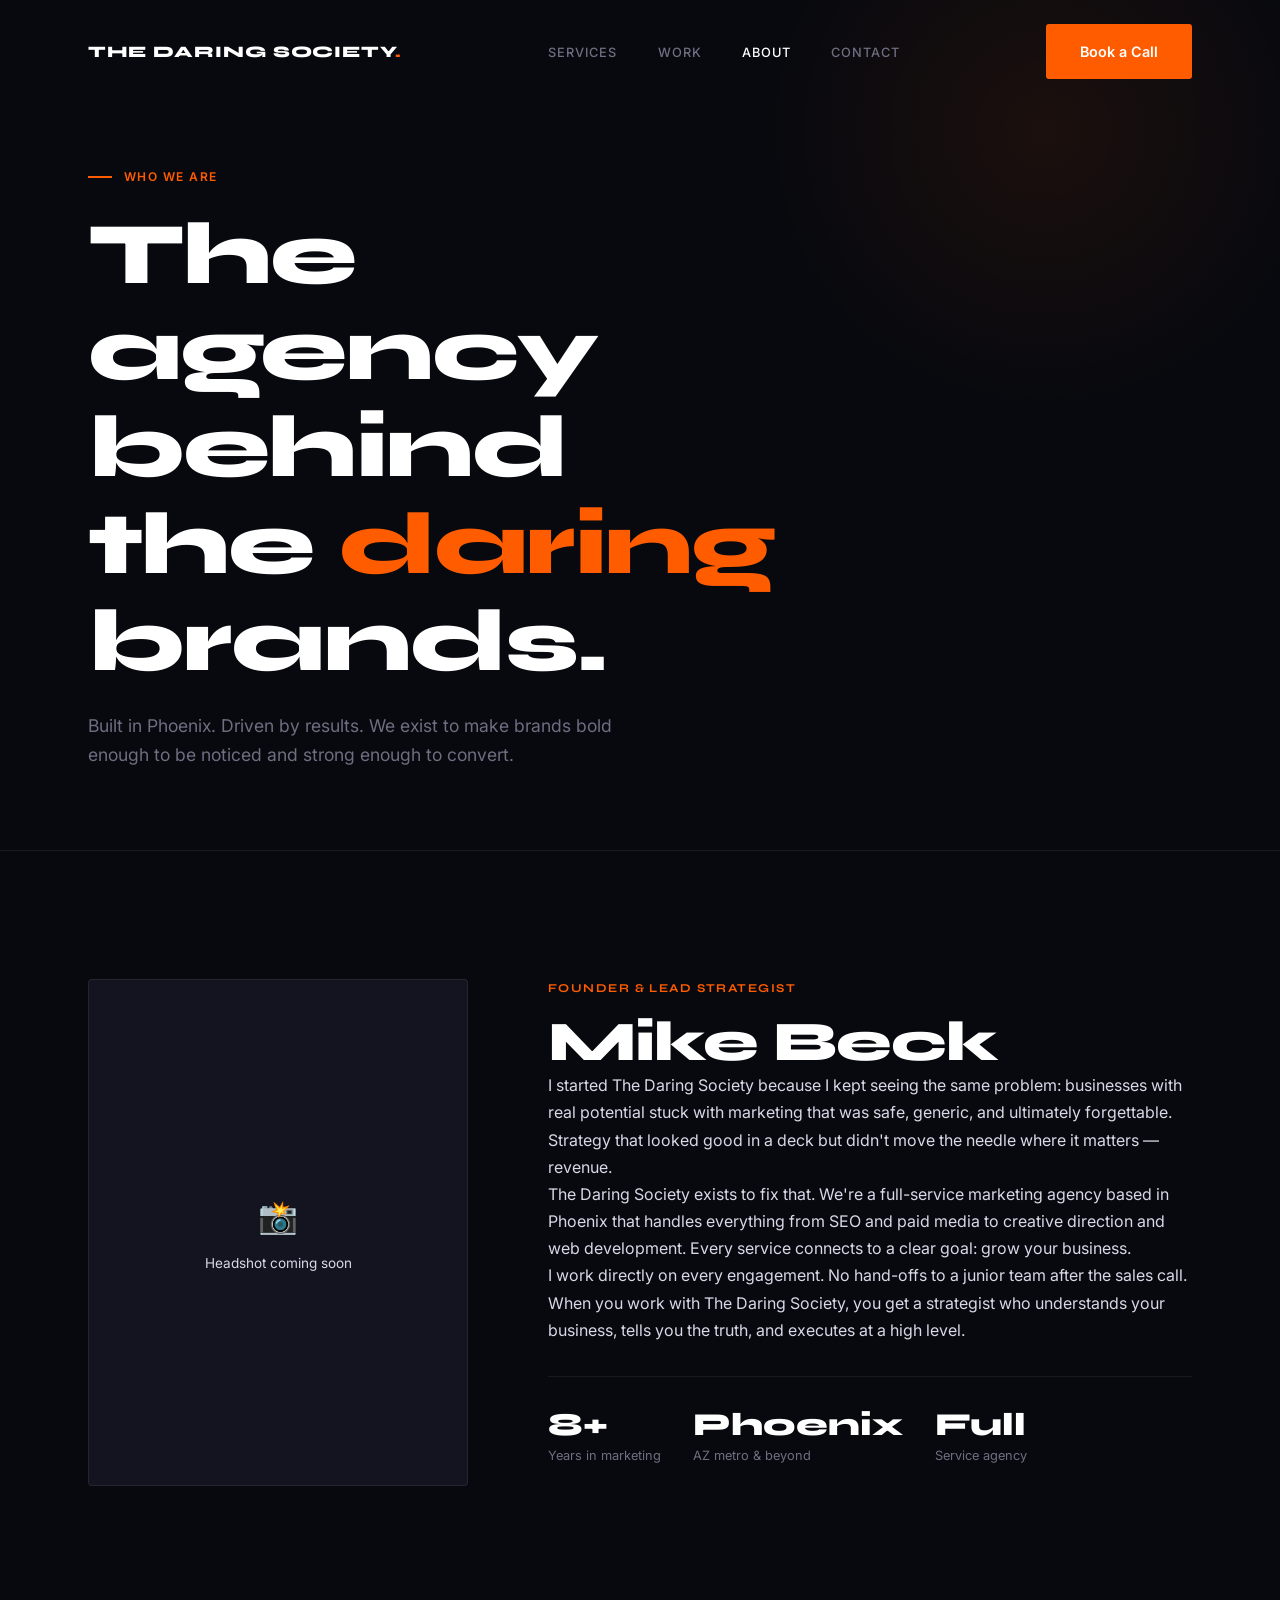
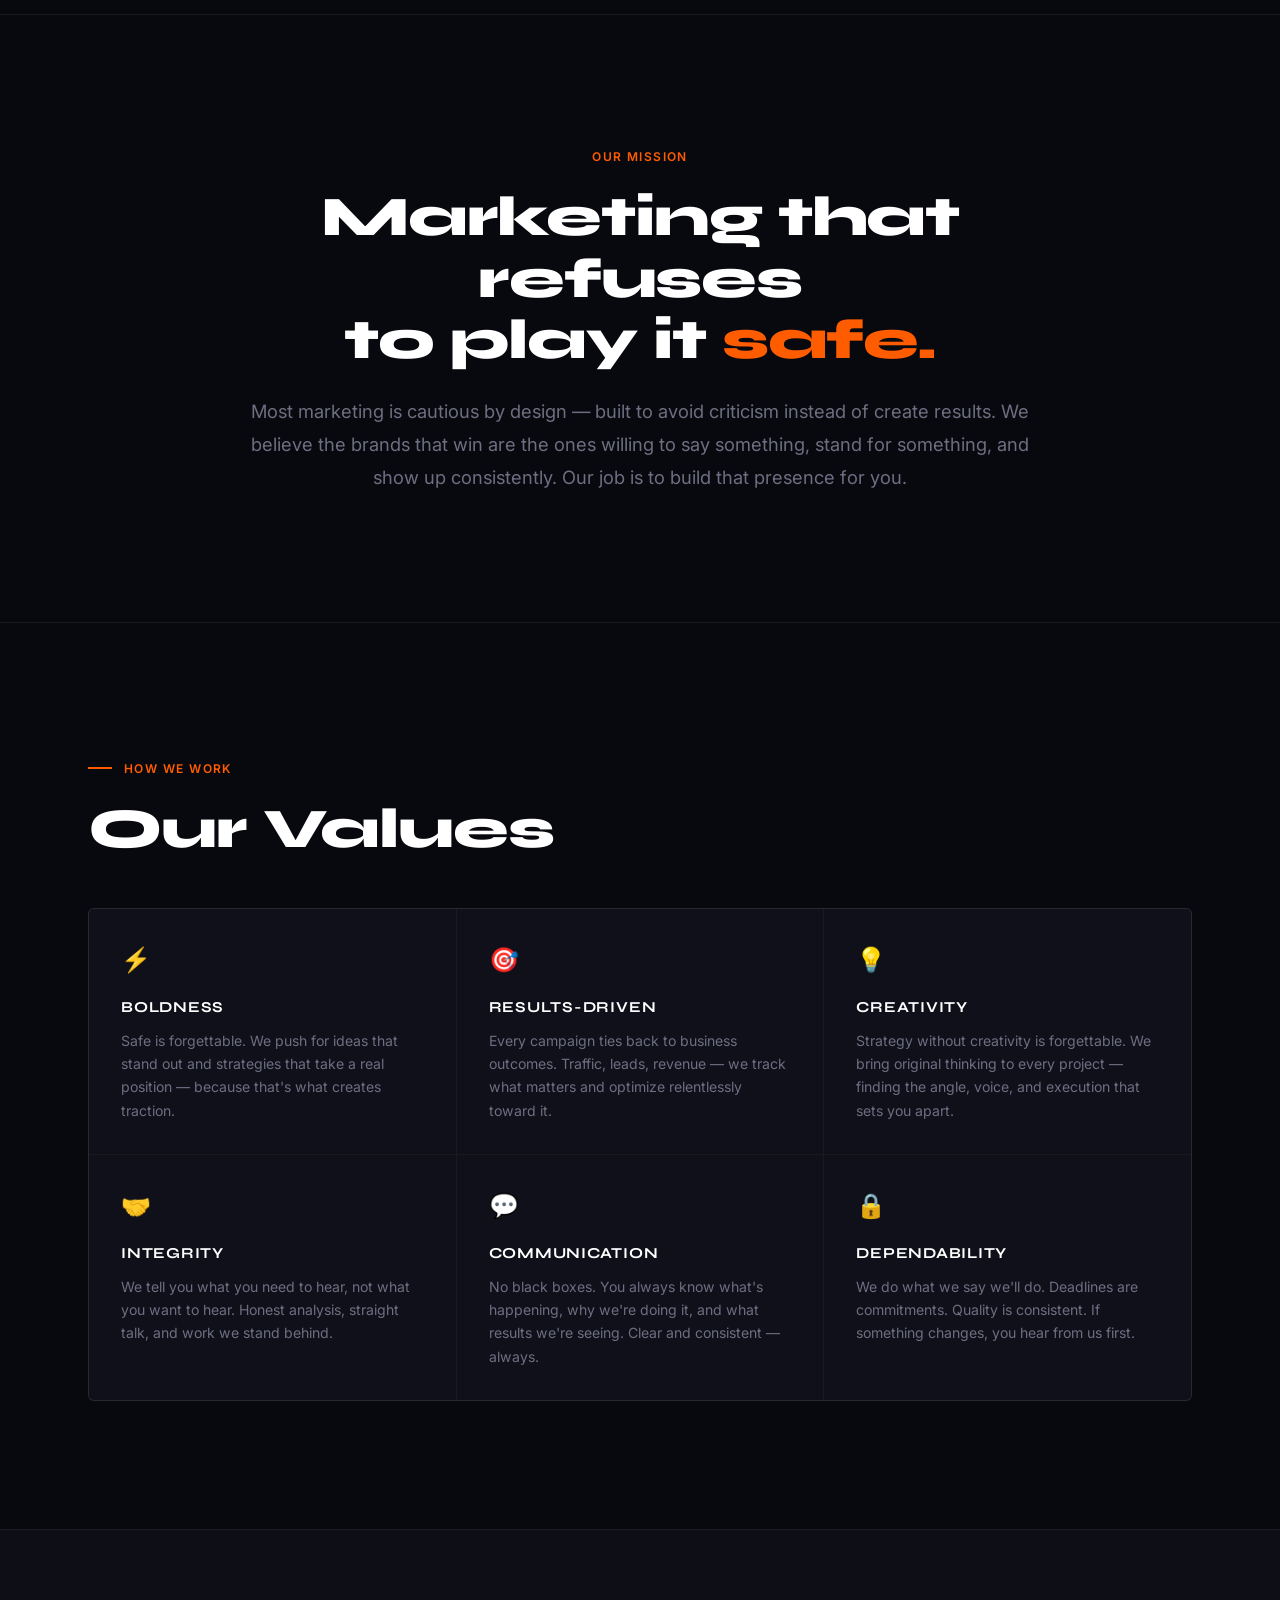
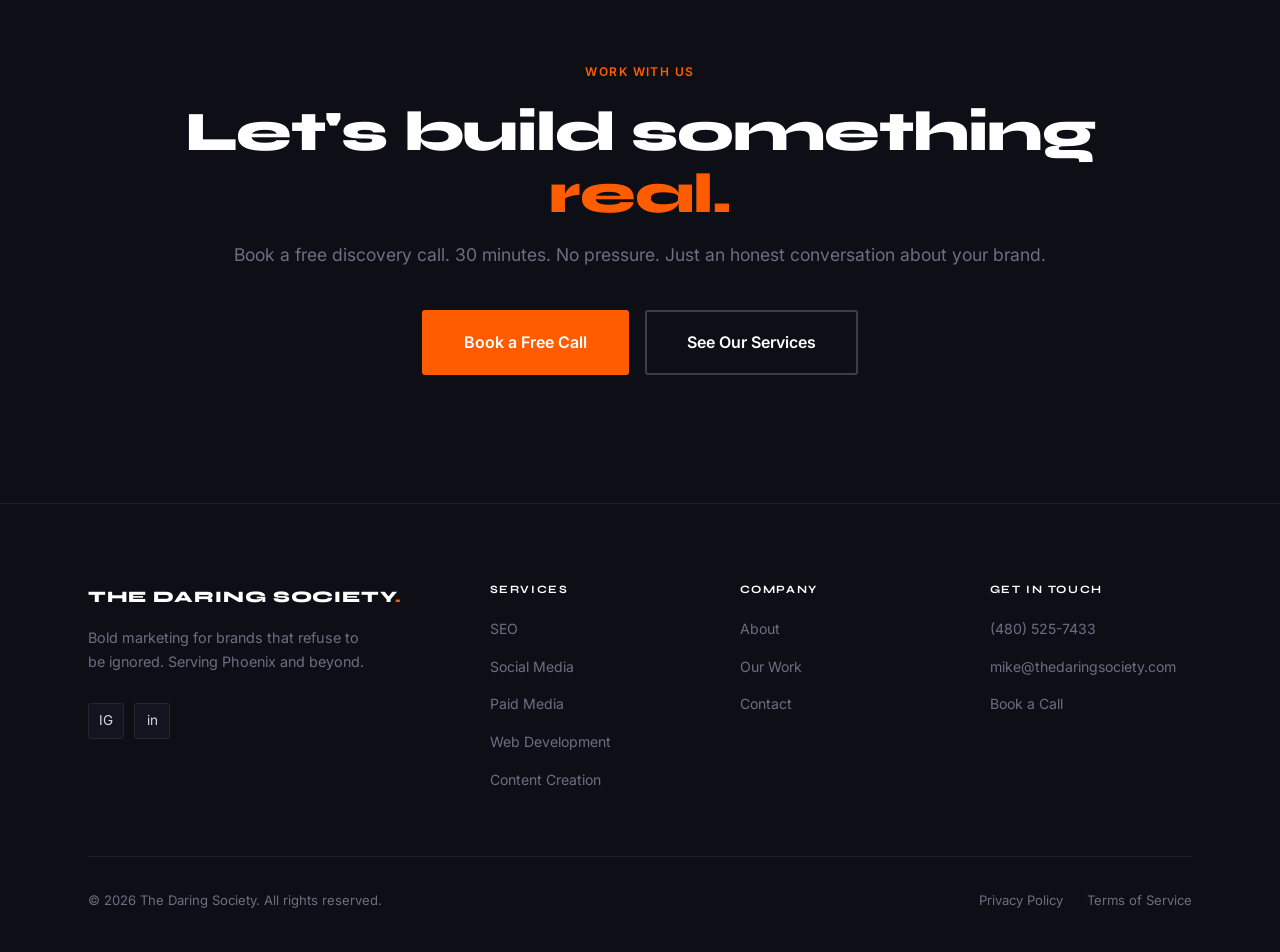
==== about.html @ 0c861d52 "Fix logo text to 'The Daring Society', add social links" ====
<!DOCTYPE html>
<html lang="en">
<head>
  <meta charset="UTF-8">
  <meta name="viewport" content="width=device-width, initial-scale=1.0">
  <title>About — The Daring Society</title>
  <meta name="description" content="Meet Mike Beck and The Daring Society — a Phoenix-based marketing agency built on bold strategy, honest execution, and results that speak for themselves.">
  <meta property="og:title" content="About — The Daring Society">
  <meta property="og:description" content="The story behind The Daring Society. Bold marketing built in Phoenix, AZ.">
  <meta property="og:type" content="website">
  <link rel="canonical" href="https://thedaringsociety.com/about.html">
  <link rel="icon" href="assets/favicon.ico" type="image/x-icon">
  <link rel="stylesheet" href="css/style.css">
</head>
<body>

<!-- NAV -->
<nav class="nav">
  <div class="nav__inner">
    <a href="index.html" class="nav__logo">The Daring Society<span class="dot">.</span></a>
    <ul class="nav__links">
      <li><a href="services.html">Services</a></li>
      <li><a href="work.html">Work</a></li>
      <li><a href="about.html">About</a></li>
      <li><a href="contact.html">Contact</a></li>
    </ul>
    <a href="contact.html" class="btn btn-primary nav__cta">Book a Call</a>
    <button class="nav__hamburger" aria-label="Open menu">
      <span></span><span></span><span></span>
    </button>
  </div>
</nav>
<div class="mobile-nav">
  <a href="services.html">Services</a>
  <a href="work.html">Work</a>
  <a href="about.html">About</a>
  <a href="contact.html">Contact</a>
  <a href="contact.html" class="btn btn-primary mobile-nav__cta">Book a Call</a>
</div>

<!-- PAGE HERO -->
<section class="page-hero">
  <div class="container">
    <div class="eyebrow">Who We Are</div>
    <h1 class="reveal">The agency behind<br>the <span class="accent">daring</span> brands.</h1>
    <p class="page-hero__sub reveal reveal-d1">
      Built in Phoenix. Driven by results. We exist to make brands bold enough to be noticed and strong enough to convert.
    </p>
  </div>
</section>

<!-- FOUNDER BIO -->
<section>
  <div class="container">
    <div class="about-bio">
      <div class="about-bio__photo reveal">
        <!-- Replace src with real headshot path once uploaded: assets/mike-beck.jpg -->
        <img src="assets/mike-beck.jpg" alt="Mike Beck, founder of The Daring Society" onerror="this.style.display='none'; this.nextElementSibling.style.display='flex'">
        <div class="about-bio__photo-placeholder" style="display:none">
          <div>
            <p style="font-size:2rem; margin-bottom:0.5rem">📸</p>
            <p>Headshot coming soon</p>
          </div>
        </div>
      </div>
      <div class="reveal reveal-d1">
        <div class="about-bio__role">Founder &amp; Lead Strategist</div>
        <h2>Mike Beck</h2>
        <p>
          I started The Daring Society because I kept seeing the same problem: businesses with real potential stuck with marketing that was safe, generic, and ultimately forgettable. Strategy that looked good in a deck but didn't move the needle where it matters — revenue.
        </p>
        <p>
          The Daring Society exists to fix that. We're a full-service marketing agency based in Phoenix that handles everything from SEO and paid media to creative direction and web development. Every service connects to a clear goal: grow your business.
        </p>
        <p>
          I work directly on every engagement. No hand-offs to a junior team after the sales call. When you work with The Daring Society, you get a strategist who understands your business, tells you the truth, and executes at a high level.
        </p>
        <div class="about-bio__creds">
          <div class="cred">
            <span class="cred__value">8+</span>
            <span class="cred__label">Years in marketing</span>
          </div>
          <div class="cred">
            <span class="cred__value">Phoenix</span>
            <span class="cred__label">AZ metro &amp; beyond</span>
          </div>
          <div class="cred">
            <span class="cred__value">Full</span>
            <span class="cred__label">Service agency</span>
          </div>
        </div>
      </div>
    </div>
  </div>
</section>

<!-- MISSION -->
<section style="border-top: 1px solid var(--border);">
  <div class="container">
    <div style="max-width: 780px; margin: 0 auto; text-align: center;">
      <div class="eyebrow eyebrow--center">Our Mission</div>
      <h2 class="reveal">Marketing that refuses<br>to play it <span class="accent">safe.</span></h2>
      <p class="reveal reveal-d1" style="font-size: 1.15rem; color: var(--text-muted); line-height: 1.8; margin-top: 1.5rem;">
        Most marketing is cautious by design — built to avoid criticism instead of create results. We believe the brands that win are the ones willing to say something, stand for something, and show up consistently. Our job is to build that presence for you.
      </p>
    </div>
  </div>
</section>

<!-- VALUES -->
<section style="border-top: 1px solid var(--border);">
  <div class="container">
    <div class="eyebrow">How We Work</div>
    <h2 style="margin-bottom: 3rem;" class="reveal">Our Values</h2>
    <div class="values-grid">
      <div class="value-card reveal">
        <span class="value-card__icon">⚡</span>
        <div class="value-card__title">Boldness</div>
        <p class="value-card__desc">Safe is forgettable. We push for ideas that stand out and strategies that take a real position — because that's what creates traction.</p>
      </div>
      <div class="value-card reveal reveal-d1">
        <span class="value-card__icon">🎯</span>
        <div class="value-card__title">Results-Driven</div>
        <p class="value-card__desc">Every campaign ties back to business outcomes. Traffic, leads, revenue — we track what matters and optimize relentlessly toward it.</p>
      </div>
      <div class="value-card reveal reveal-d2">
        <span class="value-card__icon">💡</span>
        <div class="value-card__title">Creativity</div>
        <p class="value-card__desc">Strategy without creativity is forgettable. We bring original thinking to every project — finding the angle, voice, and execution that sets you apart.</p>
      </div>
      <div class="value-card reveal">
        <span class="value-card__icon">🤝</span>
        <div class="value-card__title">Integrity</div>
        <p class="value-card__desc">We tell you what you need to hear, not what you want to hear. Honest analysis, straight talk, and work we stand behind.</p>
      </div>
      <div class="value-card reveal reveal-d1">
        <span class="value-card__icon">💬</span>
        <div class="value-card__title">Communication</div>
        <p class="value-card__desc">No black boxes. You always know what's happening, why we're doing it, and what results we're seeing. Clear and consistent — always.</p>
      </div>
      <div class="value-card reveal reveal-d2">
        <span class="value-card__icon">🔒</span>
        <div class="value-card__title">Dependability</div>
        <p class="value-card__desc">We do what we say we'll do. Deadlines are commitments. Quality is consistent. If something changes, you hear from us first.</p>
      </div>
    </div>
  </div>
</section>

<!-- CTA -->
<section class="cta-section">
  <div class="container">
    <div class="eyebrow eyebrow--center">Work With Us</div>
    <h2>Let's build something <span class="accent">real.</span></h2>
    <p>Book a free discovery call. 30 minutes. No pressure. Just an honest conversation about your brand.</p>
    <div class="cta-actions">
      <a href="contact.html" class="btn btn-primary btn-lg">Book a Free Call</a>
      <a href="services.html" class="btn btn-secondary btn-lg">See Our Services</a>
    </div>
  </div>
</section>

<!-- FOOTER -->
<footer class="footer">
  <div class="container">
    <div class="footer__top">
      <div>
        <a href="index.html" class="footer__logo">The Daring Society<span class="dot">.</span></a>
        <p class="footer__tagline">Bold marketing for brands that refuse to be ignored. Serving Phoenix and beyond.</p>
        <div class="footer__social">
          <a href="https://www.instagram.com/thedaringsocietyagency/" aria-label="Instagram">IG</a>
          <a href="https://www.linkedin.com/company/the-daring-society/" aria-label="LinkedIn">in</a>
        </div>
      </div>
      <div class="footer__col">
        <h4>Services</h4>
        <ul>
          <li><a href="services.html">SEO</a></li>
          <li><a href="services.html">Social Media</a></li>
          <li><a href="services.html">Paid Media</a></li>
          <li><a href="services.html">Web Development</a></li>
          <li><a href="services.html">Content Creation</a></li>
        </ul>
      </div>
      <div class="footer__col">
        <h4>Company</h4>
        <ul>
          <li><a href="about.html">About</a></li>
          <li><a href="work.html">Our Work</a></li>
          <li><a href="contact.html">Contact</a></li>
        </ul>
      </div>
      <div class="footer__col">
        <h4>Get in Touch</h4>
        <ul>
          <li><a href="tel:4805257433">(480) 525-7433</a></li>
          <li><a href="mailto:mike@thedaringsociety.com">mike@thedaringsociety.com</a></li>
          <li><a href="contact.html">Book a Call</a></li>
        </ul>
      </div>
    </div>
    <div class="footer__bottom">
      <p class="footer__copyright">&copy; 2026 The Daring Society. All rights reserved.</p>
      <div class="footer__legal">
        <a href="privacy.html">Privacy Policy</a>
        <a href="terms.html">Terms of Service</a>
      </div>
    </div>
  </div>
</footer>

<script src="js/main.js"></script>
</body>
</html>
---- css/style.css ----
/* ============================================
   THE DARING SOCIETY — Stylesheet
   Dark, Bold, Modern Agency
   ============================================ */

@import url('https://fonts.googleapis.com/css2?family=Syne:wght@400;500;600;700;800&family=Inter:wght@300;400;500;600&display=swap');

*, *::before, *::after { box-sizing: border-box; margin: 0; padding: 0; }

:root {
  --bg:           #08090E;
  --bg-2:         #0D0E16;
  --bg-3:         #13141F;
  --bg-card:      #0F1019;
  --accent:       #FF5C00;
  --accent-hover: #FF7A2B;
  --accent-dim:   rgba(255, 92, 0, 0.12);
  --white:        #FFFFFF;
  --text:         #D8D8E8;
  --text-muted:   #6E6E82;
  --border:       rgba(255, 255, 255, 0.07);
  --border-accent:rgba(255, 92, 0, 0.3);
  --font-display: 'Syne', sans-serif;
  --font-body:    'Inter', sans-serif;
  --section-pad:  clamp(4rem, 10vw, 8rem);
  --container:    1200px;
  --pad:          clamp(1.5rem, 5vw, 3rem);
  --transition:   0.25s ease;
}

html { scroll-behavior: smooth; }

body {
  background: var(--bg);
  color: var(--text);
  font-family: var(--font-body);
  font-size: 16px;
  line-height: 1.6;
  -webkit-font-smoothing: antialiased;
  overflow-x: hidden;
}

.container {
  max-width: var(--container);
  margin: 0 auto;
  padding: 0 var(--pad);
}

/* ——— Typography ——— */
h1, h2, h3, h4 {
  font-family: var(--font-display);
  font-weight: 800;
  line-height: 1.1;
  color: var(--white);
  letter-spacing: -0.02em;
}
h1 { font-size: clamp(2.5rem, 7vw, 5.5rem); }
h2 { font-size: clamp(2rem, 5vw, 3.5rem); }
h3 { font-size: clamp(1.25rem, 2.5vw, 1.75rem); }
h4 { font-size: 1rem; }
.accent { color: var(--accent); }
p { color: var(--text); line-height: 1.7; }
a { color: inherit; text-decoration: none; transition: color var(--transition); }

/* ——— Eyebrow ——— */
.eyebrow {
  display: inline-flex;
  align-items: center;
  gap: 0.75rem;
  font-size: 0.75rem;
  font-weight: 600;
  letter-spacing: 0.12em;
  text-transform: uppercase;
  color: var(--accent);
  margin-bottom: 1.25rem;
}
.eyebrow::before {
  content: '';
  display: block;
  width: 1.5rem;
  height: 2px;
  background: var(--accent);
  flex-shrink: 0;
}
.eyebrow--center { justify-content: center; }
.eyebrow--center::before { display: none; }

/* ——— Buttons ——— */
.btn {
  display: inline-flex;
  align-items: center;
  gap: 0.5rem;
  padding: 0.875rem 2rem;
  border-radius: 3px;
  font-family: var(--font-body);
  font-size: 0.9rem;
  font-weight: 600;
  cursor: pointer;
  transition: all var(--transition);
  border: 2px solid transparent;
  white-space: nowrap;
}
.btn-primary {
  background: var(--accent);
  color: #fff;
  border-color: var(--accent);
}
.btn-primary:hover {
  background: var(--accent-hover);
  border-color: var(--accent-hover);
  transform: translateY(-2px);
  box-shadow: 0 8px 25px rgba(255, 92, 0, 0.35);
}
.btn-secondary {
  background: transparent;
  color: var(--white);
  border-color: rgba(255,255,255,0.2);
}
.btn-secondary:hover {
  border-color: var(--white);
  transform: translateY(-2px);
}
.btn-lg { padding: 1.1rem 2.5rem; font-size: 1rem; }

/* ——— Nav ——— */
.nav {
  position: fixed;
  top: 0; left: 0; right: 0;
  z-index: 100;
  padding: 1.5rem 0;
  transition: all var(--transition);
}
.nav.scrolled {
  background: rgba(8, 9, 14, 0.96);
  backdrop-filter: blur(16px);
  -webkit-backdrop-filter: blur(16px);
  border-bottom: 1px solid var(--border);
  padding: 1rem 0;
}
.nav__inner {
  display: flex;
  align-items: center;
  justify-content: space-between;
  max-width: var(--container);
  margin: 0 auto;
  padding: 0 var(--pad);
}
.nav__logo {
  font-family: var(--font-display);
  font-weight: 800;
  font-size: 1rem;
  letter-spacing: 0.06em;
  color: var(--white);
  text-transform: uppercase;
}
.nav__logo .dot { color: var(--accent); }
.nav__links {
  display: flex;
  align-items: center;
  gap: 2.5rem;
  list-style: none;
}
.nav__links a {
  font-size: 0.8rem;
  font-weight: 500;
  color: var(--text-muted);
  letter-spacing: 0.08em;
  text-transform: uppercase;
  transition: color var(--transition);
}
.nav__links a:hover,
.nav__links a.active { color: var(--white); }
.nav__hamburger {
  display: none;
  flex-direction: column;
  gap: 5px;
  cursor: pointer;
  padding: 6px;
  background: none;
  border: none;
}
.nav__hamburger span {
  display: block;
  width: 24px;
  height: 2px;
  background: var(--white);
  transition: all var(--transition);
  transform-origin: center;
}
.nav__hamburger.active span:nth-child(1) { transform: translateY(7px) rotate(45deg); }
.nav__hamburger.active span:nth-child(2) { opacity: 0; }
.nav__hamburger.active span:nth-child(3) { transform: translateY(-7px) rotate(-45deg); }

/* ——— Mobile nav overlay ——— */
.mobile-nav {
  display: none;
  position: fixed;
  inset: 0;
  background: var(--bg);
  z-index: 99;
  flex-direction: column;
  align-items: center;
  justify-content: center;
  gap: 2.5rem;
}
.mobile-nav.open { display: flex; }
.mobile-nav a {
  font-family: var(--font-display);
  font-size: 2.5rem;
  font-weight: 800;
  color: var(--white);
  text-transform: uppercase;
  transition: color var(--transition);
}
.mobile-nav a:hover { color: var(--accent); }
.mobile-nav__cta { margin-top: 1rem; }

/* ——— Hero ——— */
.hero {
  min-height: 100vh;
  display: flex;
  align-items: center;
  padding: 9rem 0 6rem;
  position: relative;
  overflow: hidden;
}
.hero::before {
  content: '';
  position: absolute;
  top: -15%;
  right: -5%;
  width: 700px;
  height: 700px;
  background: radial-gradient(circle, rgba(255,92,0,0.1) 0%, transparent 65%);
  pointer-events: none;
}
.hero::after {
  content: '';
  position: absolute;
  bottom: 0; left: 0; right: 0;
  height: 1px;
  background: var(--border);
}
.hero__eyebrow {
  display: inline-flex;
  align-items: center;
  gap: 0.75rem;
  font-size: 0.75rem;
  font-weight: 600;
  letter-spacing: 0.14em;
  text-transform: uppercase;
  color: var(--accent);
  margin-bottom: 1.75rem;
}
.hero__eyebrow::before {
  content: '';
  display: block;
  width: 2.5rem;
  height: 2px;
  background: var(--accent);
}
.hero h1 { max-width: 850px; margin-bottom: 1.5rem; }
.hero__sub {
  font-size: clamp(1rem, 2vw, 1.2rem);
  color: var(--text-muted);
  max-width: 520px;
  margin-bottom: 3rem;
  line-height: 1.75;
}
.hero__actions { display: flex; gap: 1rem; flex-wrap: wrap; }

/* ——— Services strip ——— */
.services-strip {
  padding: 0;
  border-bottom: 1px solid var(--border);
}
.services-strip__grid {
  display: grid;
  grid-template-columns: repeat(4, 1fr);
  background: var(--border);
  gap: 1px;
}
.strip-item {
  background: var(--bg);
  padding: 1.75rem 1.5rem;
  display: flex;
  align-items: center;
  gap: 1rem;
  transition: background var(--transition);
  border: none;
}
.strip-item:hover { background: var(--bg-3); }
.strip-item__num {
  font-family: var(--font-display);
  font-size: 0.7rem;
  font-weight: 700;
  color: var(--accent);
  opacity: 0.8;
  min-width: 1.5rem;
}
.strip-item__name {
  font-family: var(--font-display);
  font-size: 0.85rem;
  font-weight: 700;
  color: var(--white);
  text-transform: uppercase;
  letter-spacing: 0.03em;
}

/* ——— Sections ——— */
section { padding: var(--section-pad) 0; }

.section-label {
  font-family: var(--font-display);
  font-size: 0.7rem;
  font-weight: 700;
  letter-spacing: 0.14em;
  text-transform: uppercase;
  color: var(--accent);
  margin-bottom: 3rem;
  display: flex;
  align-items: center;
  gap: 1rem;
}
.section-label::after {
  content: '';
  flex: 1;
  height: 1px;
  background: var(--border);
  max-width: 200px;
}

/* ——— Featured case study (home) ——— */
.case-feature {
  background: var(--bg-2);
  border: 1px solid var(--border);
  border-radius: 6px;
  overflow: hidden;
}
.case-feature__top {
  padding: 3.5rem;
  border-bottom: 1px solid var(--border);
  display: grid;
  grid-template-columns: 1fr 1fr;
  gap: 4rem;
  align-items: center;
}
.case-feature__metrics { display: flex; gap: 4rem; }
.metric__val {
  font-family: var(--font-display);
  font-size: clamp(3.5rem, 7vw, 5.5rem);
  font-weight: 800;
  color: var(--accent);
  line-height: 1;
}
.metric__label {
  font-size: 0.85rem;
  color: var(--text-muted);
  margin-top: 0.5rem;
  max-width: 140px;
  line-height: 1.5;
}
.case-feature__desc h3 { margin-bottom: 0.75rem; }
.case-feature__desc p { color: var(--text-muted); margin-bottom: 1.5rem; }
.case-feature__tag {
  padding: 3rem 3.5rem;
  display: flex;
  align-items: center;
  justify-content: space-between;
}
.case-feature__services {
  display: flex;
  gap: 0.5rem;
  flex-wrap: wrap;
}
.tag {
  font-size: 0.72rem;
  font-weight: 600;
  letter-spacing: 0.08em;
  text-transform: uppercase;
  color: var(--accent);
  background: var(--accent-dim);
  border: 1px solid var(--border-accent);
  padding: 0.35rem 0.8rem;
  border-radius: 2px;
}

/* ——— Mission strip ——— */
.mission-strip {
  padding: var(--section-pad) 0;
  border-top: 1px solid var(--border);
  border-bottom: 1px solid var(--border);
}
.mission-strip__inner {
  display: grid;
  grid-template-columns: 1fr 2fr;
  gap: 4rem;
  align-items: center;
}
.mission-strip h2 { font-size: clamp(1.75rem, 4vw, 2.75rem); }
.mission-strip p {
  font-size: 1.1rem;
  color: var(--text-muted);
  margin-bottom: 2rem;
  line-height: 1.8;
}

/* ——— CTA section ——— */
.cta-section {
  background: var(--bg-2);
  border-top: 1px solid var(--border);
  text-align: center;
}
.cta-section h2 { margin-bottom: 1rem; }
.cta-section p { color: var(--text-muted); font-size: 1.1rem; margin-bottom: 2.5rem; }
.cta-actions { display: flex; gap: 1rem; justify-content: center; flex-wrap: wrap; }

/* ——— Page hero ——— */
.page-hero {
  padding: 10rem 0 5rem;
  border-bottom: 1px solid var(--border);
  position: relative;
  overflow: hidden;
}
.page-hero::before {
  content: '';
  position: absolute;
  top: -20%; right: -5%;
  width: 600px; height: 600px;
  background: radial-gradient(circle, rgba(255,92,0,0.08) 0%, transparent 65%);
  pointer-events: none;
}
.page-hero h1 { max-width: 750px; margin-bottom: 1.25rem; }
.page-hero__sub { max-width: 550px; color: var(--text-muted); font-size: 1.1rem; line-height: 1.7; }

/* ——— Services grid ——— */
.services-grid {
  display: grid;
  grid-template-columns: repeat(2, 1fr);
  gap: 1px;
  background: var(--border);
  border: 1px solid var(--border);
  border-radius: 6px;
  overflow: hidden;
}
.service-card {
  background: var(--bg-card);
  padding: 2.5rem;
  transition: background var(--transition);
}
.service-card:hover { background: var(--bg-3); }
.service-card__num {
  font-family: var(--font-display);
  font-size: 0.7rem;
  font-weight: 700;
  color: var(--accent);
  letter-spacing: 0.12em;
  margin-bottom: 1.25rem;
  opacity: 0.9;
}
.service-card__title {
  font-family: var(--font-display);
  font-size: 1.2rem;
  font-weight: 700;
  color: var(--white);
  margin-bottom: 0.75rem;
}
.service-card__desc {
  font-size: 0.9rem;
  color: var(--text-muted);
  line-height: 1.7;
  margin-bottom: 1.25rem;
}
.service-card__deliverables {
  list-style: none;
  display: flex;
  flex-direction: column;
  gap: 0.4rem;
}
.service-card__deliverables li {
  font-size: 0.82rem;
  color: var(--text-muted);
  padding-left: 1rem;
  position: relative;
}
.service-card__deliverables li::before {
  content: '→';
  position: absolute;
  left: 0;
  color: var(--accent);
  font-size: 0.75rem;
}

/* ——— About page ——— */
.about-bio {
  display: grid;
  grid-template-columns: 380px 1fr;
  gap: 5rem;
  align-items: start;
}
.about-bio__photo {
  aspect-ratio: 3/4;
  background: var(--bg-3);
  border: 1px solid var(--border);
  border-radius: 4px;
  overflow: hidden;
  position: relative;
}
.about-bio__photo img {
  width: 100%; height: 100%;
  object-fit: cover;
  display: block;
}
.about-bio__photo-placeholder {
  position: absolute; inset: 0;
  display: flex; flex-direction: column;
  align-items: center; justify-content: center;
  color: var(--text-muted);
  font-size: 0.85rem; text-align: center;
  padding: 2rem;
}
.about-bio__role {
  font-family: var(--font-display);
  font-size: 0.75rem;
  font-weight: 700;
  letter-spacing: 0.12em;
  text-transform: uppercase;
  color: var(--accent);
  margin-bottom: 0.75rem;
}
.about-bio__content h2 { margin-bottom: 1.5rem; }
.about-bio__content p { color: var(--text-muted); margin-bottom: 1.25rem; }
.about-bio__creds {
  margin-top: 2rem;
  padding-top: 2rem;
  border-top: 1px solid var(--border);
  display: flex;
  gap: 2rem;
  flex-wrap: wrap;
}
.cred {
  display: flex;
  flex-direction: column;
}
.cred__value {
  font-family: var(--font-display);
  font-size: 2rem;
  font-weight: 800;
  color: var(--white);
  line-height: 1;
}
.cred__label {
  font-size: 0.8rem;
  color: var(--text-muted);
  margin-top: 0.3rem;
}

.values-grid {
  display: grid;
  grid-template-columns: repeat(3, 1fr);
  gap: 1px;
  background: var(--border);
  border: 1px solid var(--border);
  border-radius: 6px;
  overflow: hidden;
}
.value-card {
  background: var(--bg-card);
  padding: 2rem;
  transition: background var(--transition);
}
.value-card:hover { background: var(--bg-3); }
.value-card__icon {
  font-size: 1.5rem;
  margin-bottom: 1rem;
  display: block;
}
.value-card__title {
  font-family: var(--font-display);
  font-size: 0.95rem;
  font-weight: 700;
  color: var(--white);
  text-transform: uppercase;
  letter-spacing: 0.05em;
  margin-bottom: 0.6rem;
}
.value-card__desc {
  font-size: 0.88rem;
  color: var(--text-muted);
  line-height: 1.65;
}

/* ——— Work/Portfolio page ——— */
.case-study {
  background: var(--bg-2);
  border: 1px solid var(--border);
  border-radius: 6px;
  overflow: hidden;
  margin-bottom: 2rem;
}
.case-study__header {
  background: var(--bg-3);
  padding: 3rem 3.5rem;
  border-bottom: 1px solid var(--border);
}
.case-study__tag {
  display: inline-block;
  font-size: 0.7rem;
  font-weight: 700;
  letter-spacing: 0.1em;
  text-transform: uppercase;
  color: var(--accent);
  background: var(--accent-dim);
  border: 1px solid var(--border-accent);
  padding: 0.35rem 0.875rem;
  border-radius: 2px;
  margin-bottom: 1.5rem;
}
.case-study__title {
  font-size: clamp(1.75rem, 4vw, 2.75rem);
  margin-bottom: 1rem;
}
.case-study__summary {
  color: var(--text-muted);
  font-size: 1.05rem;
  max-width: 620px;
}
.case-study__body {
  padding: 3rem 3.5rem;
  display: grid;
  grid-template-columns: repeat(3, 1fr);
  gap: 3rem;
  border-bottom: 1px solid var(--border);
}
.case-study__col h4 {
  font-family: var(--font-display);
  font-size: 0.72rem;
  font-weight: 700;
  letter-spacing: 0.12em;
  text-transform: uppercase;
  color: var(--accent);
  margin-bottom: 0.75rem;
}
.case-study__col p {
  font-size: 0.92rem;
  color: var(--text-muted);
  line-height: 1.75;
}
.case-study__metrics {
  padding: 2.5rem 3.5rem;
  display: flex;
  gap: 4rem;
  border-bottom: 1px solid var(--border);
}
.cs-metric__val {
  font-family: var(--font-display);
  font-size: clamp(2.5rem, 5vw, 4rem);
  font-weight: 800;
  color: var(--accent);
  line-height: 1;
}
.cs-metric__label {
  font-size: 0.85rem;
  color: var(--text-muted);
  margin-top: 0.5rem;
  max-width: 180px;
  line-height: 1.5;
}
.case-study__quote {
  padding: 2.5rem 3.5rem;
  display: flex;
  gap: 2rem;
  align-items: flex-start;
}
.case-study__quote-mark {
  font-family: var(--font-display);
  font-size: 4rem;
  color: var(--accent);
  line-height: 0.75;
  flex-shrink: 0;
  opacity: 0.5;
}
.case-study__quote-text {
  font-size: 1.05rem;
  color: var(--text);
  line-height: 1.75;
  font-style: italic;
  margin-bottom: 0.75rem;
}
.case-study__quote-attr {
  font-size: 0.82rem;
  color: var(--text-muted);
  font-style: normal;
}

.more-coming {
  background: var(--bg-2);
  border: 1px solid var(--border);
  border-radius: 6px;
  padding: 3rem;
  text-align: center;
  margin-top: 1px;
}
.more-coming p {
  color: var(--text-muted);
  margin-top: 0.75rem;
  margin-bottom: 1.5rem;
}

/* ——— Contact page ——— */
.contact-layout {
  display: grid;
  grid-template-columns: 1fr 1.6fr;
  gap: 5rem;
  align-items: start;
}
.contact-info h2 { margin-bottom: 1rem; }
.contact-info > p { color: var(--text-muted); margin-bottom: 2.5rem; line-height: 1.75; }
.contact-detail {
  display: flex;
  align-items: flex-start;
  gap: 1rem;
  margin-bottom: 1.75rem;
}
.contact-detail__icon {
  width: 42px; height: 42px;
  background: var(--bg-3);
  border: 1px solid var(--border);
  border-radius: 4px;
  display: flex; align-items: center; justify-content: center;
  font-size: 1.1rem;
  flex-shrink: 0;
}
.contact-detail__label {
  font-size: 0.72rem;
  font-weight: 600;
  letter-spacing: 0.1em;
  text-transform: uppercase;
  color: var(--text-muted);
  margin-bottom: 0.25rem;
}
.contact-detail__value {
  color: var(--white);
  font-weight: 500;
  font-size: 0.95rem;
}
.contact-detail__value a:hover { color: var(--accent); }
.contact-area {
  font-size: 0.82rem;
  color: var(--text-muted);
  margin-top: 2rem;
  padding-top: 2rem;
  border-top: 1px solid var(--border);
  line-height: 1.7;
}

.contact-form {
  background: var(--bg-2);
  border: 1px solid var(--border);
  border-radius: 6px;
  padding: 2.5rem;
}
.contact-form h3 {
  font-size: 1.25rem;
  margin-bottom: 0.5rem;
}
.contact-form > p {
  color: var(--text-muted);
  font-size: 0.9rem;
  margin-bottom: 2rem;
}
.form-group { margin-bottom: 1.25rem; }
.form-group label {
  display: block;
  font-size: 0.75rem;
  font-weight: 600;
  letter-spacing: 0.08em;
  text-transform: uppercase;
  color: var(--text-muted);
  margin-bottom: 0.5rem;
}
.form-group input,
.form-group select,
.form-group textarea {
  width: 100%;
  background: var(--bg-3);
  border: 1px solid var(--border);
  border-radius: 3px;
  padding: 0.875rem 1rem;
  color: var(--white);
  font-family: var(--font-body);
  font-size: 0.95rem;
  transition: border-color var(--transition);
  -webkit-appearance: none;
  appearance: none;
}
.form-group input:focus,
.form-group select:focus,
.form-group textarea:focus {
  outline: none;
  border-color: var(--accent);
  background: var(--bg-card);
}
.form-group input::placeholder,
.form-group textarea::placeholder { color: var(--text-muted); }
.form-group select option { background: var(--bg-3); color: var(--white); }
.form-group textarea { resize: vertical; min-height: 130px; }
.form-row { display: grid; grid-template-columns: 1fr 1fr; gap: 1rem; }
.form-success {
  display: none;
  background: rgba(0, 200, 100, 0.1);
  border: 1px solid rgba(0, 200, 100, 0.3);
  border-radius: 4px;
  padding: 1.25rem;
  color: #00c864;
  font-size: 0.9rem;
  margin-top: 1rem;
  text-align: center;
}

/* ——— Calendly section ——— */
.calendly-section {
  background: var(--bg-2);
  border-top: 1px solid var(--border);
}
.calendly-section h2 { margin-bottom: 0.75rem; }
.calendly-section > .container > p {
  color: var(--text-muted);
  margin-bottom: 2.5rem;
  font-size: 1.05rem;
}
.calendly-wrap {
  background: var(--bg-3);
  border: 1px solid var(--border);
  border-radius: 6px;
  overflow: hidden;
}

/* ——— Footer ——— */
.footer {
  background: var(--bg-2);
  border-top: 1px solid var(--border);
  padding: 5rem 0 2.5rem;
}
.footer__top {
  display: grid;
  grid-template-columns: 1.75fr 1fr 1fr 1fr;
  gap: 3rem;
  margin-bottom: 4rem;
}
.footer__logo {
  font-family: var(--font-display);
  font-weight: 800;
  font-size: 1rem;
  letter-spacing: 0.06em;
  color: var(--white);
  text-transform: uppercase;
  margin-bottom: 1rem;
  display: block;
}
.footer__logo .dot { color: var(--accent); }
.footer__tagline {
  font-size: 0.9rem;
  color: var(--text-muted);
  margin-bottom: 1.75rem;
  line-height: 1.7;
  max-width: 280px;
}
.footer__social { display: flex; gap: 0.625rem; }
.footer__social a {
  width: 36px; height: 36px;
  background: var(--bg-3);
  border: 1px solid var(--border);
  border-radius: 3px;
  display: flex; align-items: center; justify-content: center;
  font-size: 0.85rem;
  transition: all var(--transition);
}
.footer__social a:hover { border-color: var(--accent); color: var(--accent); }
.footer__col h4 {
  font-family: var(--font-display);
  font-size: 0.7rem;
  font-weight: 700;
  letter-spacing: 0.14em;
  text-transform: uppercase;
  color: var(--white);
  margin-bottom: 1.25rem;
}
.footer__col ul { list-style: none; display: flex; flex-direction: column; gap: 0.75rem; }
.footer__col a { font-size: 0.88rem; color: var(--text-muted); transition: color var(--transition); }
.footer__col a:hover { color: var(--white); }
.footer__bottom {
  border-top: 1px solid var(--border);
  padding-top: 2rem;
  display: flex;
  align-items: center;
  justify-content: space-between;
}
.footer__copyright { font-size: 0.82rem; color: var(--text-muted); }
.footer__legal { display: flex; gap: 1.5rem; }
.footer__legal a { font-size: 0.82rem; color: var(--text-muted); }
.footer__legal a:hover { color: var(--white); }

/* ——— Legal pages ——— */
.legal {
  max-width: 800px;
  padding: 9rem 0 6rem;
}
.legal h1 { font-size: clamp(2rem, 5vw, 3rem); margin-bottom: 0.5rem; }
.legal .updated { color: var(--text-muted); font-size: 0.85rem; margin-bottom: 3rem; }
.legal h2 { font-size: 1.35rem; margin: 2.5rem 0 1rem; }
.legal p, .legal li { color: var(--text-muted); margin-bottom: 1rem; line-height: 1.8; font-size: 0.95rem; }
.legal ul { padding-left: 1.5rem; margin-bottom: 1rem; }
.legal a { color: var(--accent); }
.legal a:hover { text-decoration: underline; }

/* ——— Scroll reveal ——— */
.reveal {
  opacity: 0;
  transform: translateY(28px);
  transition: opacity 0.65s ease, transform 0.65s ease;
}
.reveal.visible { opacity: 1; transform: translateY(0); }
.reveal-d1 { transition-delay: 0.1s; }
.reveal-d2 { transition-delay: 0.2s; }
.reveal-d3 { transition-delay: 0.3s; }
.reveal-d4 { transition-delay: 0.4s; }

/* ——— Responsive ——— */
@media (max-width: 1024px) {
  .about-bio { grid-template-columns: 1fr; }
  .about-bio__photo { max-width: 380px; aspect-ratio: 1; }
  .case-study__body { grid-template-columns: 1fr 1fr; }
  .footer__top { grid-template-columns: 1fr 1fr; }
}
@media (max-width: 768px) {
  .nav__links, .nav__cta { display: none; }
  .nav__hamburger { display: flex; }
  .services-strip__grid { grid-template-columns: 1fr 1fr; }
  .case-feature__top { grid-template-columns: 1fr; gap: 2.5rem; }
  .case-feature__metrics { gap: 2.5rem; }
  .mission-strip__inner { grid-template-columns: 1fr; gap: 2rem; }
  .services-grid { grid-template-columns: 1fr; }
  .values-grid { grid-template-columns: 1fr 1fr; }
  .contact-layout { grid-template-columns: 1fr; gap: 3rem; }
  .case-study__body { grid-template-columns: 1fr; gap: 2rem; }
  .case-study__metrics { flex-direction: column; gap: 1.5rem; }
  .case-study__header, .case-study__body, .case-study__metrics, .case-study__quote { padding-left: 2rem; padding-right: 2rem; }
  .footer__top { grid-template-columns: 1fr; gap: 2.5rem; }
  .footer__bottom { flex-direction: column; gap: 1rem; text-align: center; }
  .form-row { grid-template-columns: 1fr; }
  .hero__actions { flex-direction: column; align-items: flex-start; }
  .cta-actions { flex-direction: column; align-items: center; }
}
@media (max-width: 480px) {
  .services-strip__grid { grid-template-columns: 1fr; }
  .values-grid { grid-template-columns: 1fr; }
  .case-feature__metrics { flex-direction: column; gap: 1.5rem; }
  .about-bio__creds { flex-direction: column; gap: 1.25rem; }
}
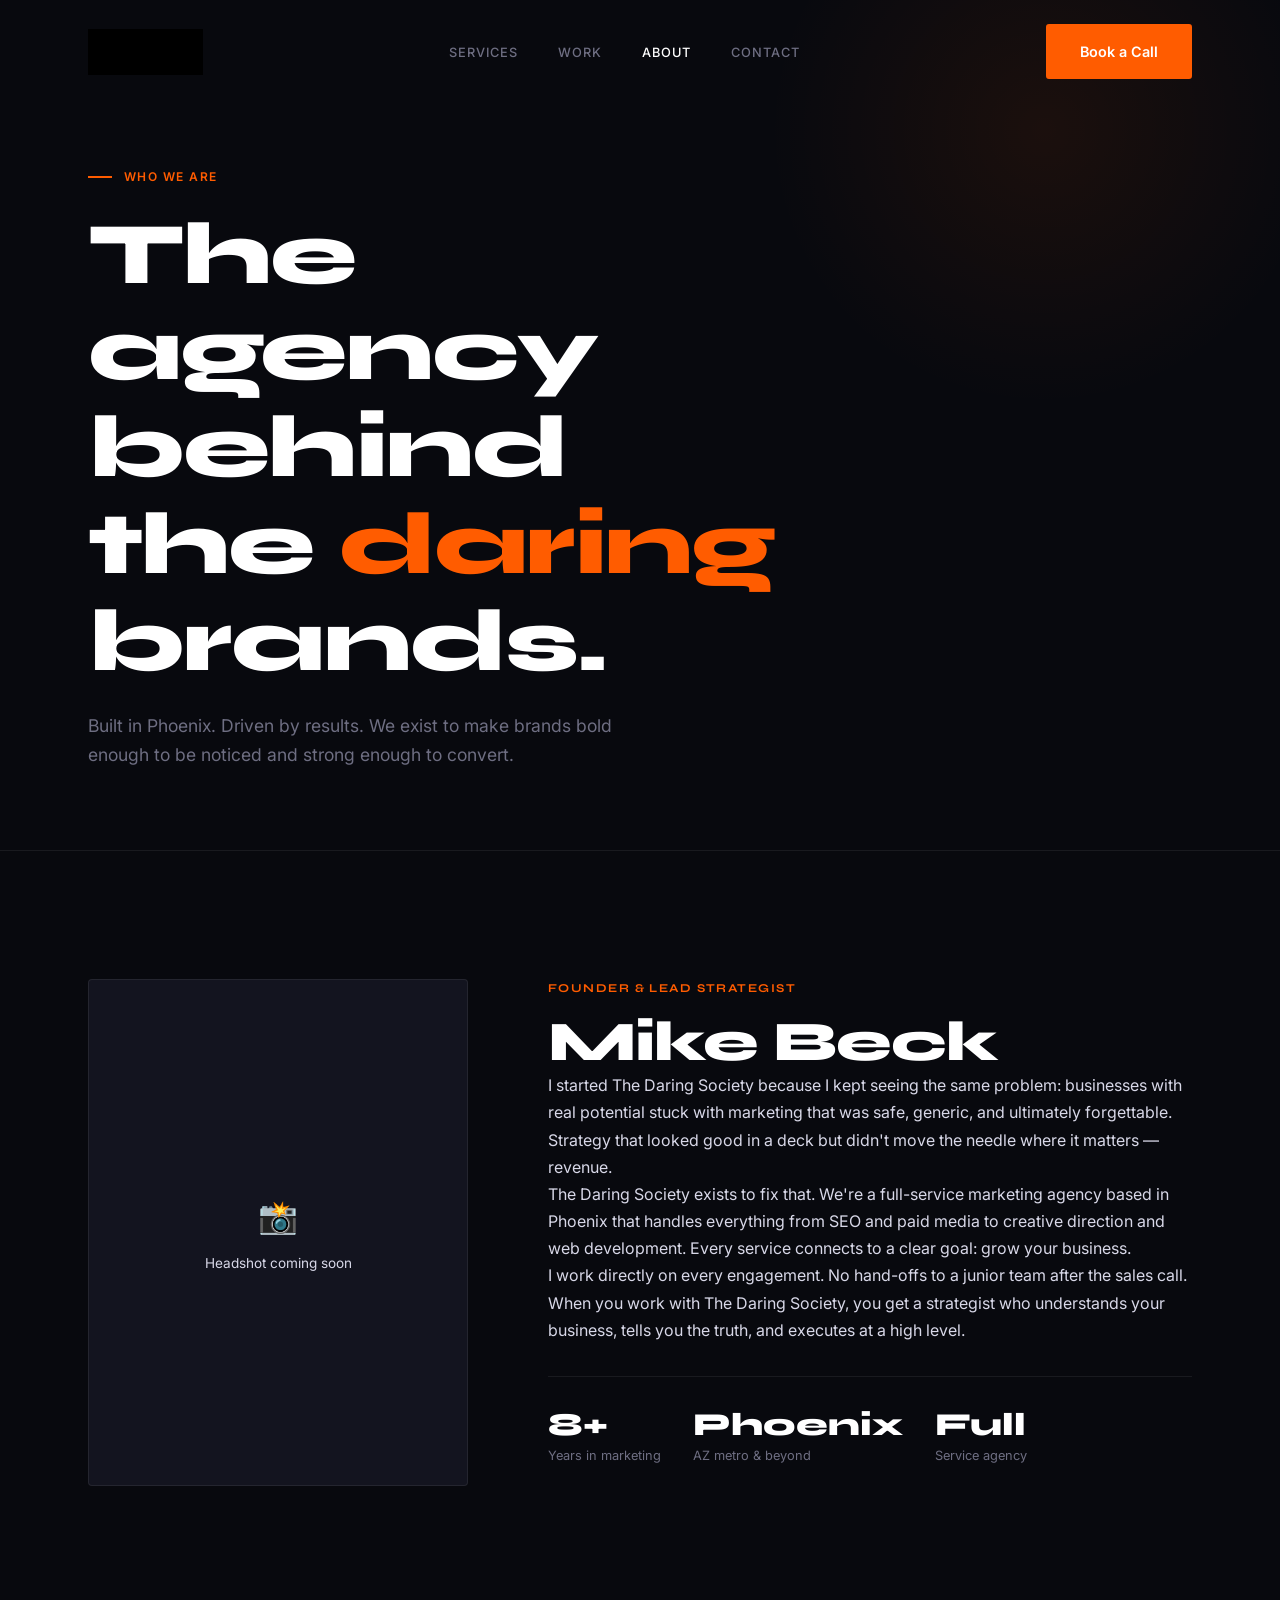
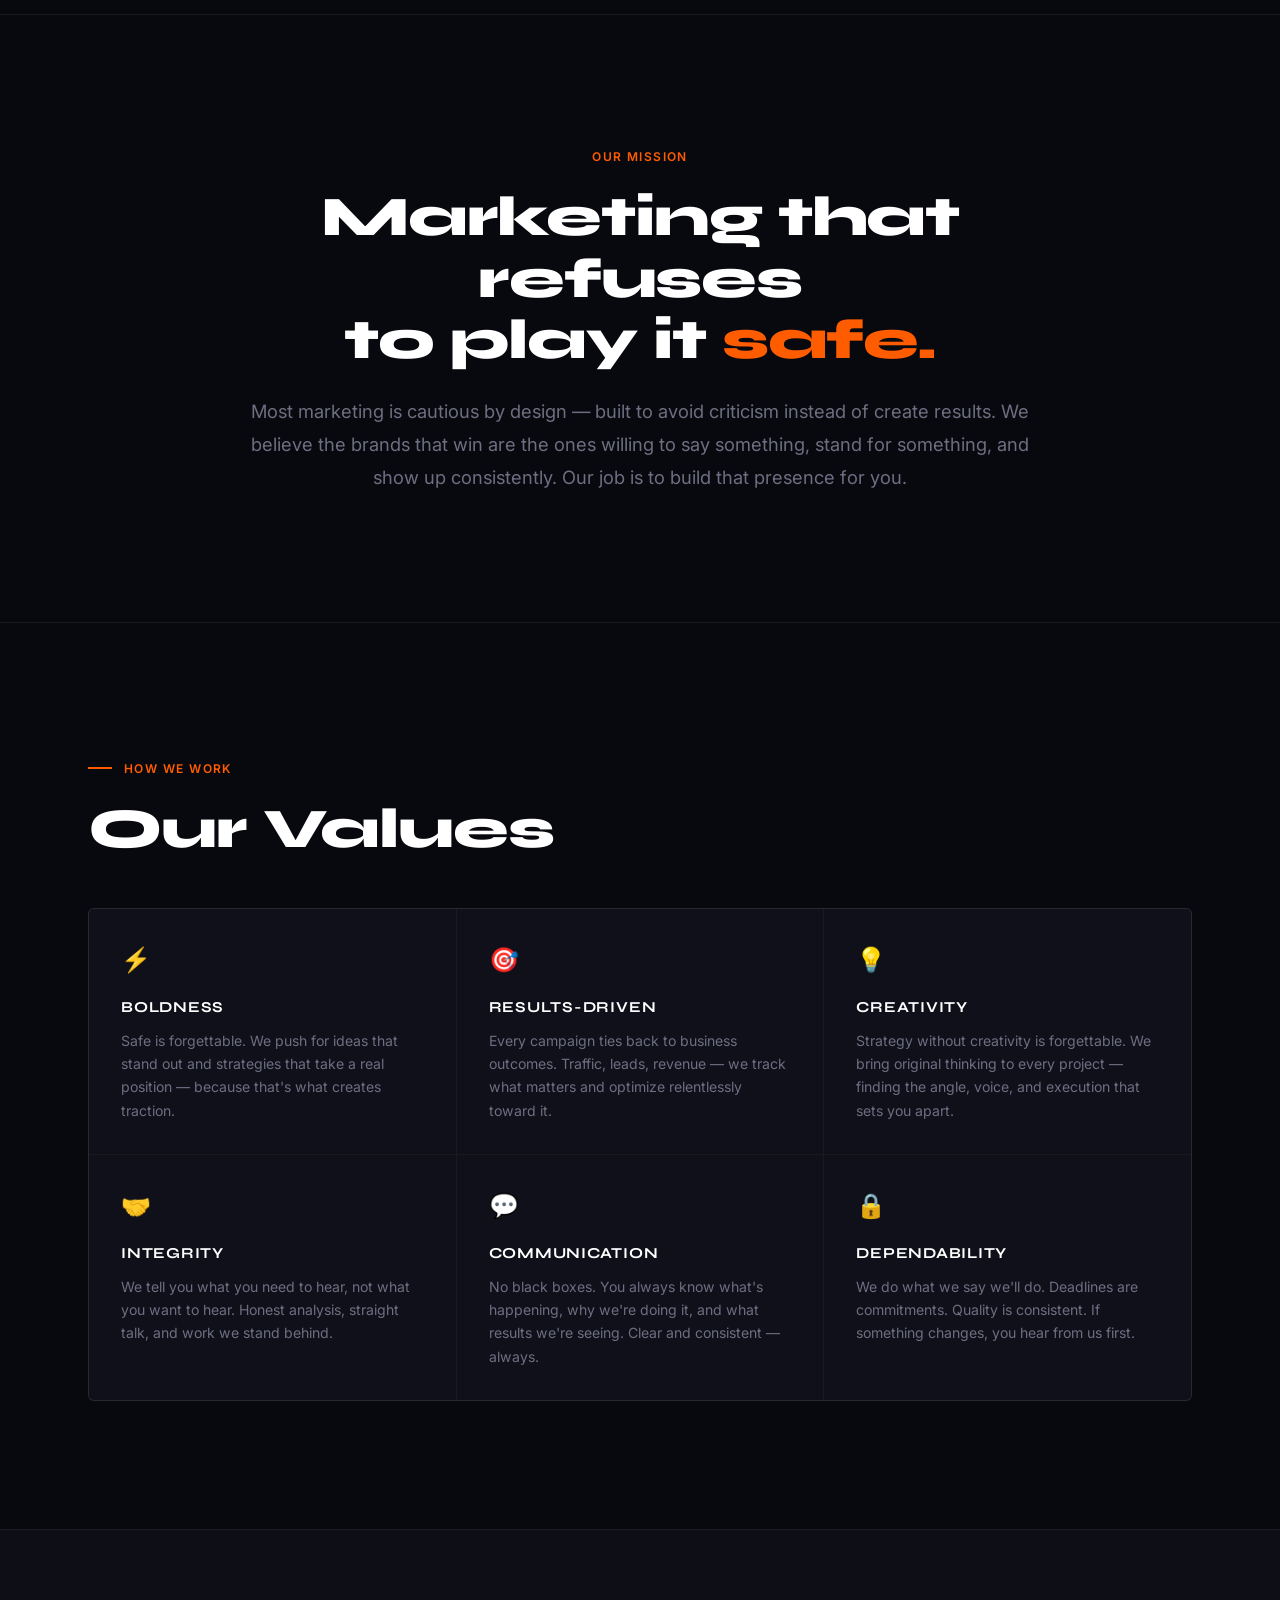
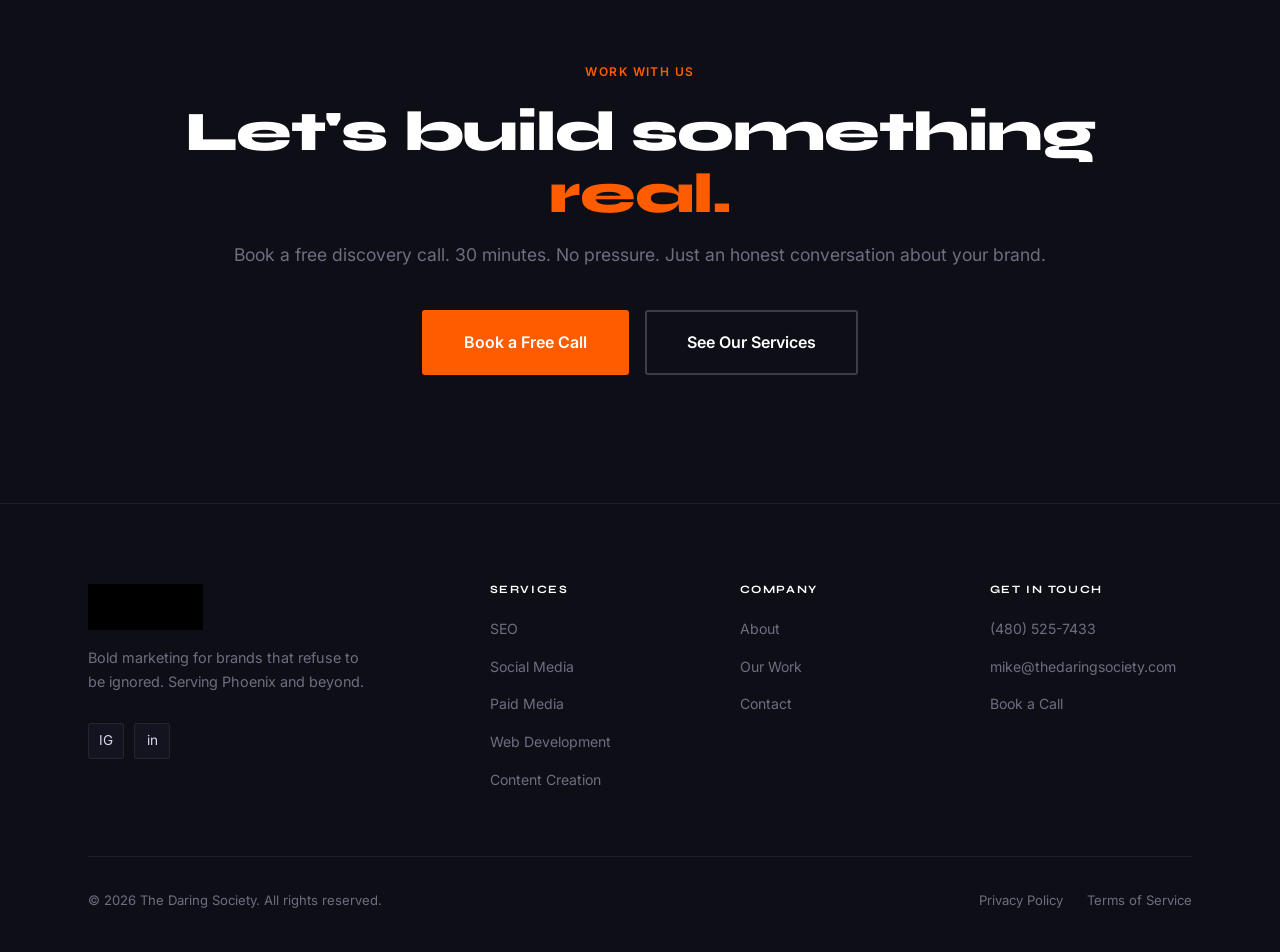
==== commit 3376d244: "Add logo image to nav and footer" ====
--- a/about.html
+++ b/about.html
@@ -17,7 +17,7 @@
 <!-- NAV -->
 <nav class="nav">
   <div class="nav__inner">
-    <a href="index.html" class="nav__logo">The Daring Society<span class="dot">.</span></a>
+    <a href="index.html" class="nav__logo" aria-label="The Daring Society"></a>
     <ul class="nav__links">
       <li><a href="services.html">Services</a></li>
       <li><a href="work.html">Work</a></li>
@@ -165,7 +165,7 @@
   <div class="container">
     <div class="footer__top">
       <div>
-        <a href="index.html" class="footer__logo">The Daring Society<span class="dot">.</span></a>
+        <a href="index.html" class="footer__logo" aria-label="The Daring Society"></a>
         <p class="footer__tagline">Bold marketing for brands that refuse to be ignored. Serving Phoenix and beyond.</p>
         <div class="footer__social">
           <a href="https://www.instagram.com/thedaringsocietyagency/" aria-label="Instagram">IG</a>
--- a/css/style.css
+++ b/css/style.css
@@ -146,14 +146,15 @@
   padding: 0 var(--pad);
 }
 .nav__logo {
-  font-family: var(--font-display);
-  font-weight: 800;
-  font-size: 1rem;
-  letter-spacing: 0.06em;
-  color: var(--white);
-  text-transform: uppercase;
-}
-.nav__logo .dot { color: var(--accent); }
+  display: block;
+  width: 115px;
+  height: 46px;
+  background-image: url('../assets/DaringSocietyDarkBackgound.png');
+  background-size: 1020px 1020px;
+  background-repeat: no-repeat;
+  background-position: -236px -284px;
+  flex-shrink: 0;
+}
 .nav__links {
   display: flex;
   align-items: center;
@@ -849,14 +850,14 @@
   margin-bottom: 4rem;
 }
 .footer__logo {
-  font-family: var(--font-display);
-  font-weight: 800;
-  font-size: 1rem;
-  letter-spacing: 0.06em;
-  color: var(--white);
-  text-transform: uppercase;
+  display: block;
+  width: 115px;
+  height: 46px;
+  background-image: url('../assets/DaringSocietyDarkBackgound.png');
+  background-size: 1020px 1020px;
+  background-repeat: no-repeat;
+  background-position: -236px -284px;
   margin-bottom: 1rem;
-  display: block;
 }
 .footer__logo .dot { color: var(--accent); }
 .footer__tagline {
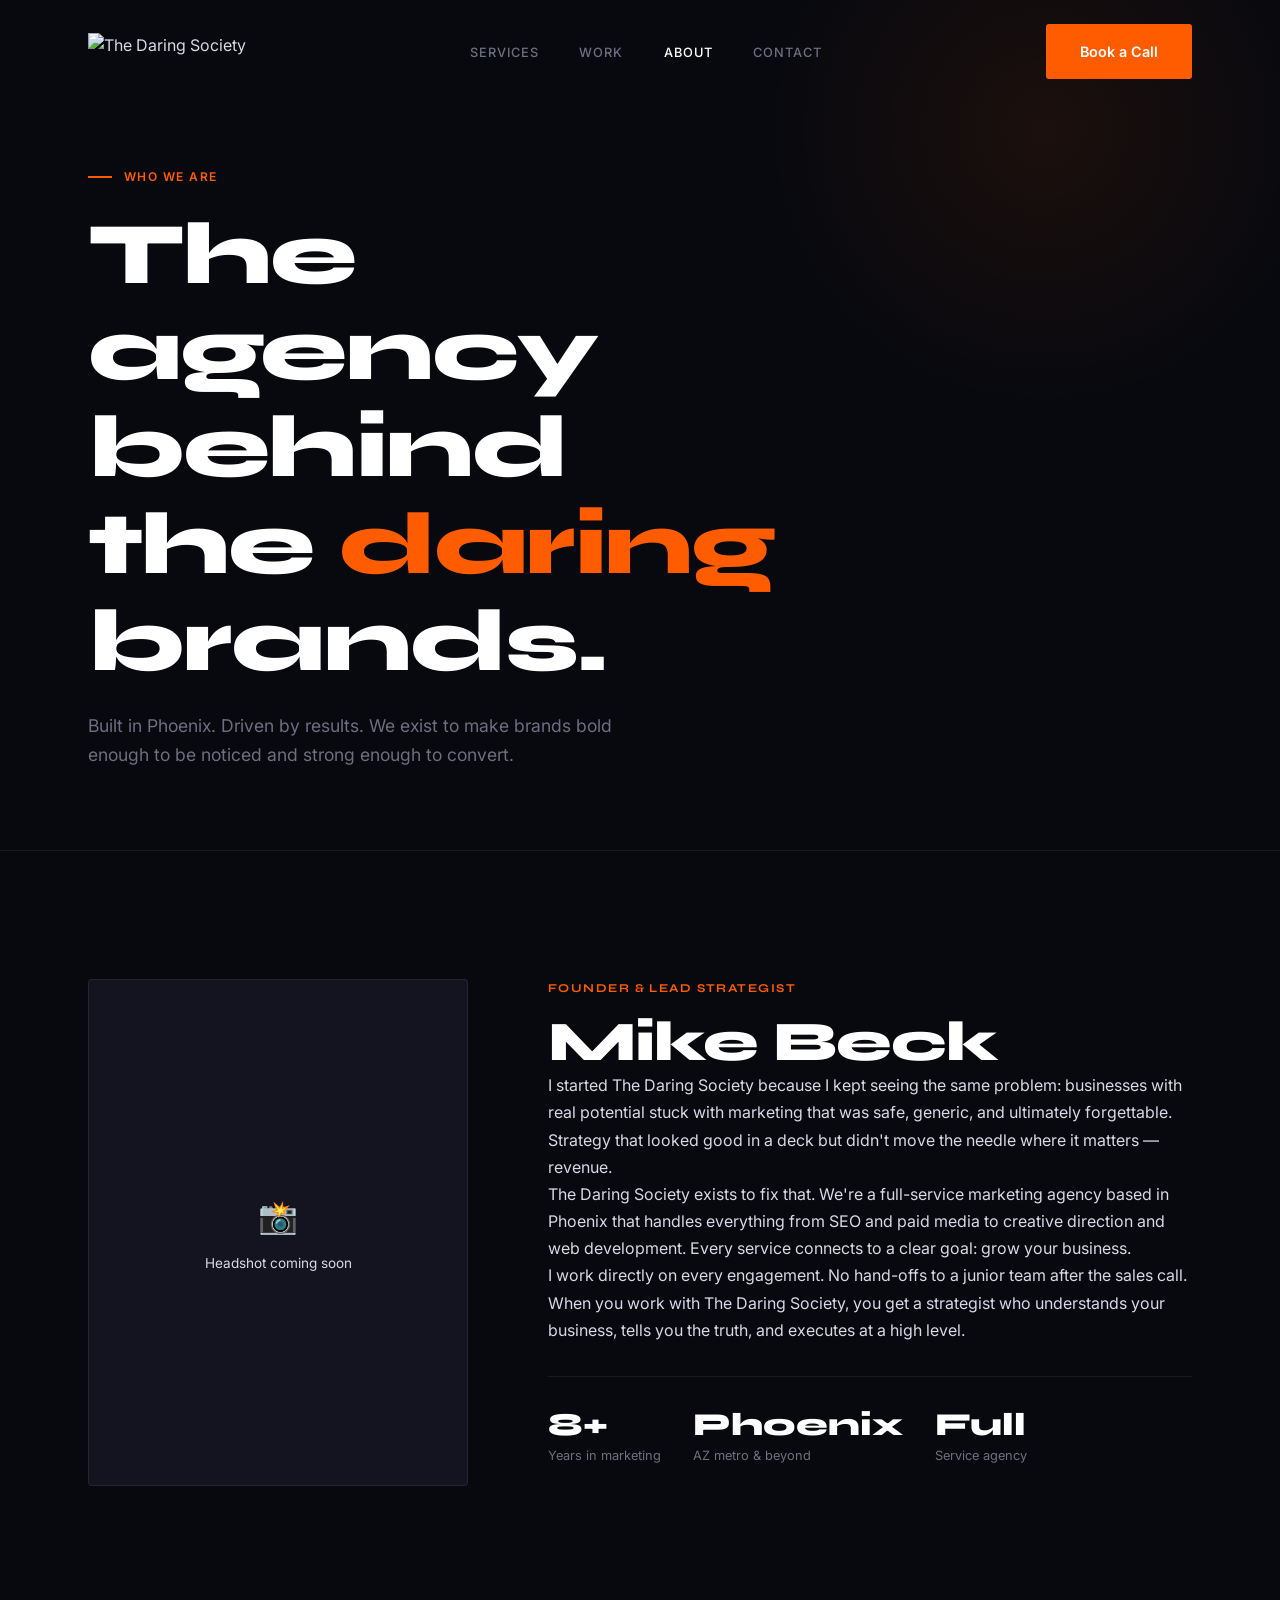
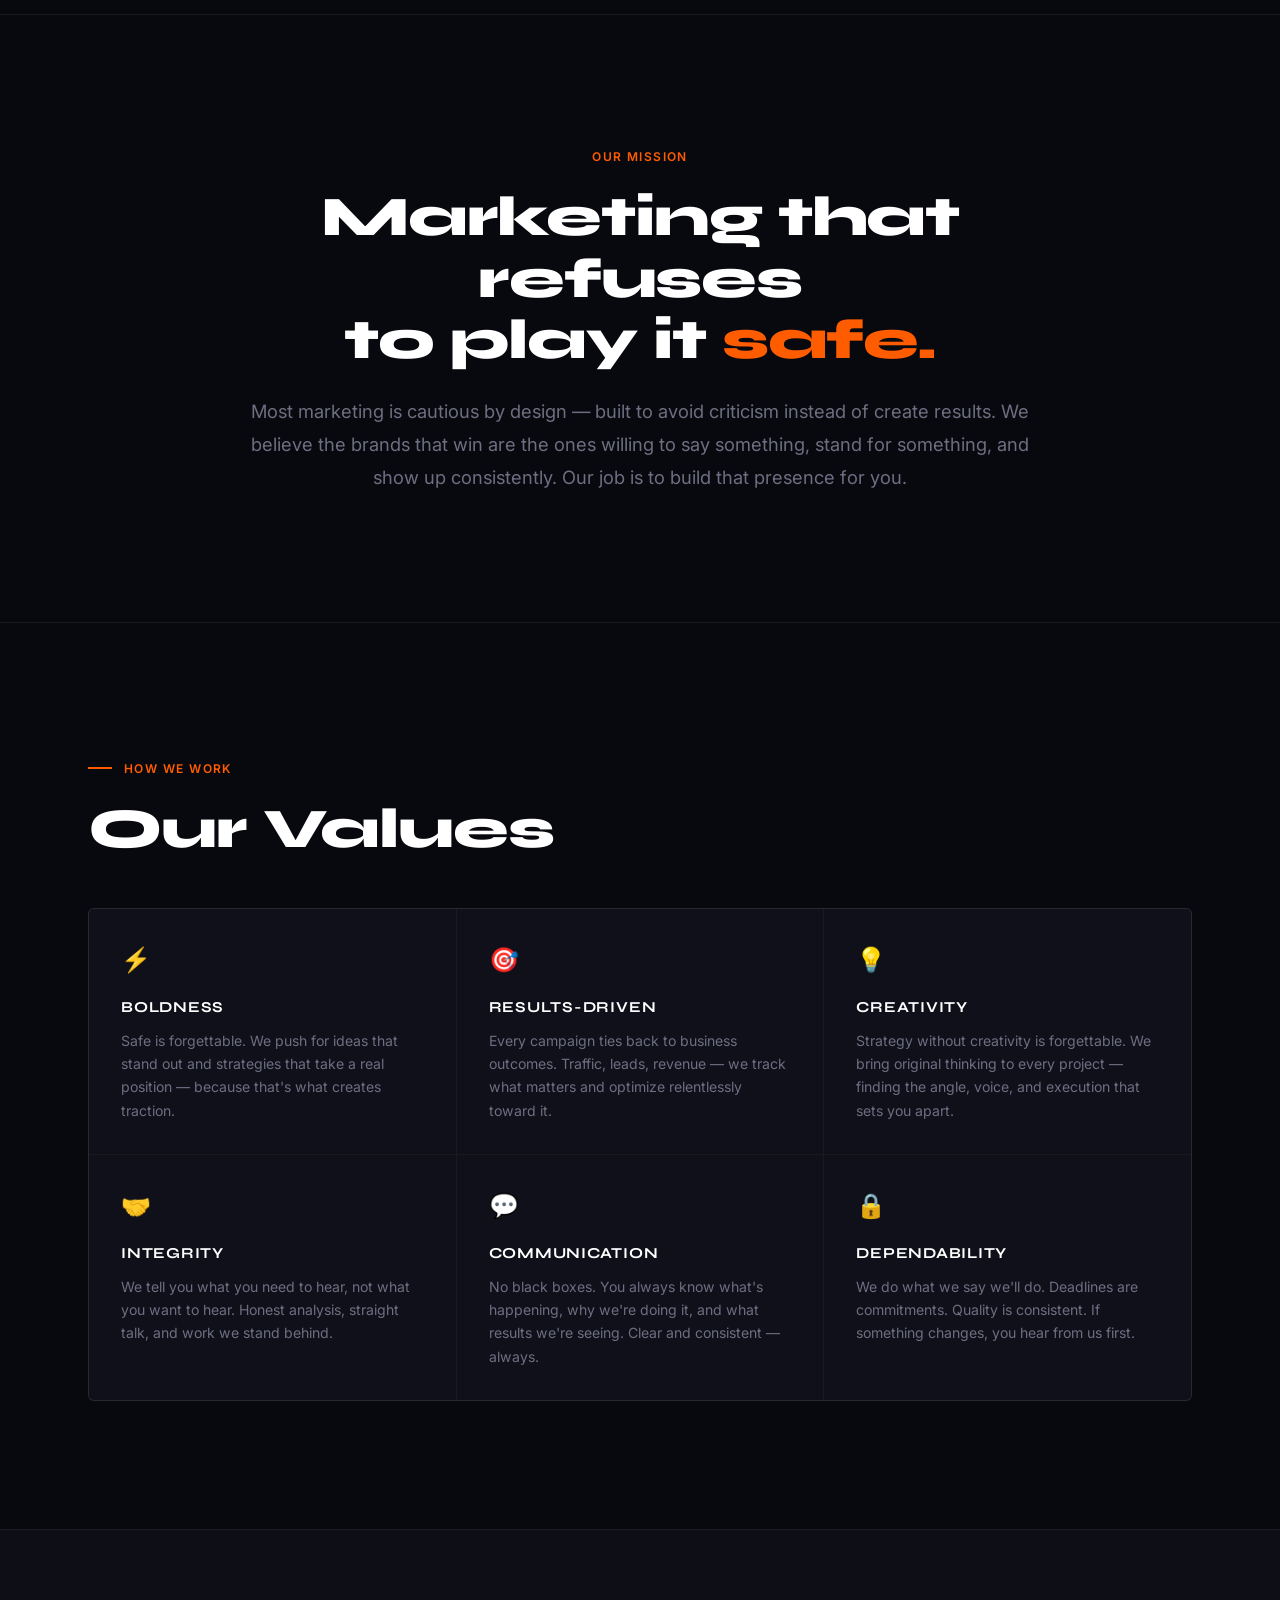
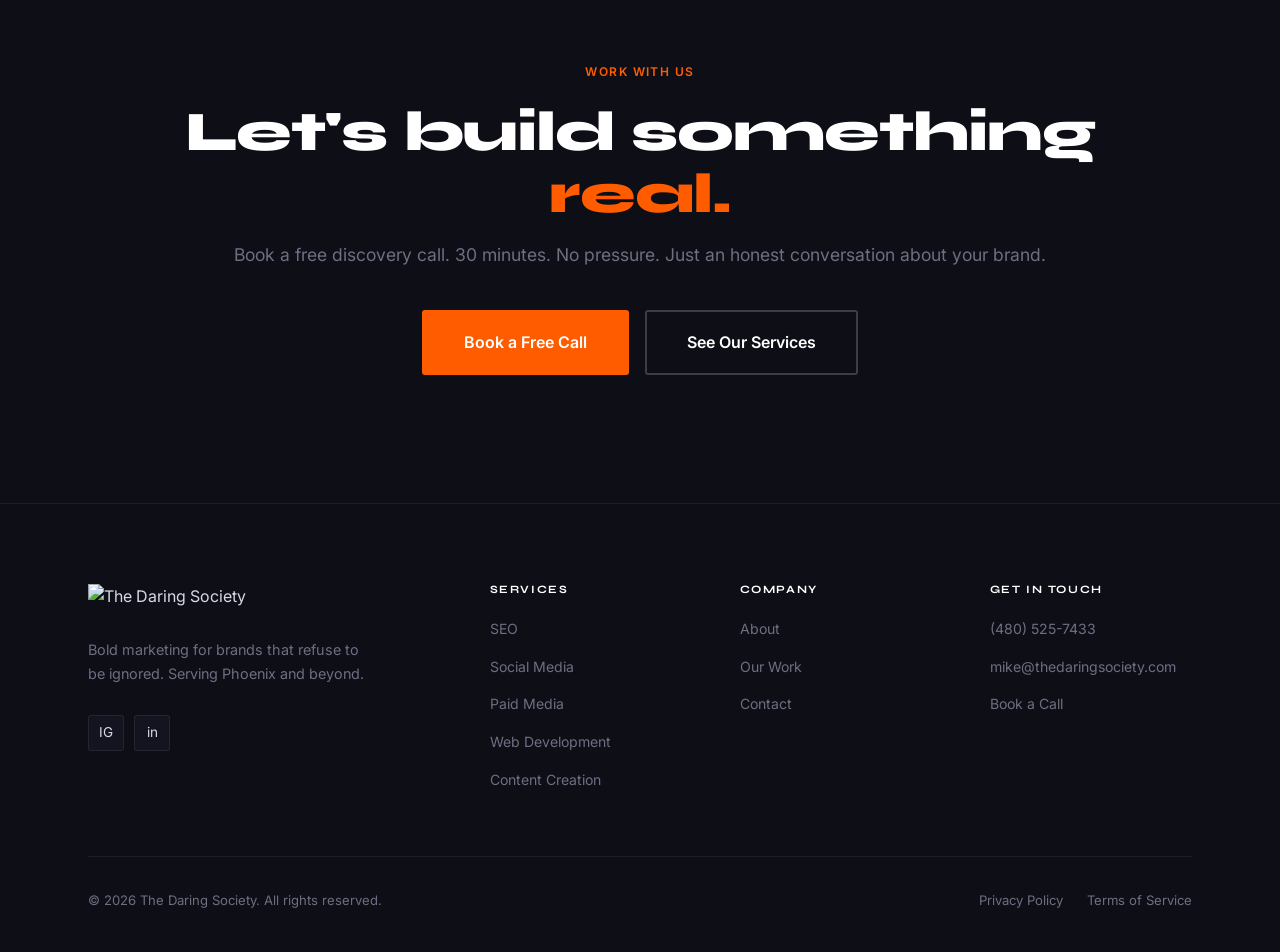
==== commit caf32aaa: "Replace PNG logo with SVG, clean up background-image hack" ====
--- a/about.html
+++ b/about.html
@@ -17,7 +17,7 @@
 <!-- NAV -->
 <nav class="nav">
   <div class="nav__inner">
-    <a href="index.html" class="nav__logo" aria-label="The Daring Society"></a>
+    <a href="index.html" class="nav__logo"><img src="assets/daringsocietylogo.svg" alt="The Daring Society" class="logo-img"></a>
     <ul class="nav__links">
       <li><a href="services.html">Services</a></li>
       <li><a href="work.html">Work</a></li>
@@ -165,7 +165,7 @@
   <div class="container">
     <div class="footer__top">
       <div>
-        <a href="index.html" class="footer__logo" aria-label="The Daring Society"></a>
+        <a href="index.html" class="footer__logo"><img src="assets/daringsocietylogo.svg" alt="The Daring Society" class="logo-img"></a>
         <p class="footer__tagline">Bold marketing for brands that refuse to be ignored. Serving Phoenix and beyond.</p>
         <div class="footer__social">
           <a href="https://www.instagram.com/thedaringsocietyagency/" aria-label="Instagram">IG</a>
--- a/css/style.css
+++ b/css/style.css
@@ -146,14 +146,14 @@
   padding: 0 var(--pad);
 }
 .nav__logo {
+  display: flex;
+  align-items: center;
+  flex-shrink: 0;
+}
+.logo-img {
+  height: 38px;
+  width: auto;
   display: block;
-  width: 115px;
-  height: 46px;
-  background-image: url('../assets/DaringSocietyDarkBackgound.png');
-  background-size: 1020px 1020px;
-  background-repeat: no-repeat;
-  background-position: -236px -284px;
-  flex-shrink: 0;
 }
 .nav__links {
   display: flex;
@@ -850,13 +850,8 @@
   margin-bottom: 4rem;
 }
 .footer__logo {
-  display: block;
-  width: 115px;
-  height: 46px;
-  background-image: url('../assets/DaringSocietyDarkBackgound.png');
-  background-size: 1020px 1020px;
-  background-repeat: no-repeat;
-  background-position: -236px -284px;
+  display: inline-flex;
+  align-items: center;
   margin-bottom: 1rem;
 }
 .footer__logo .dot { color: var(--accent); }
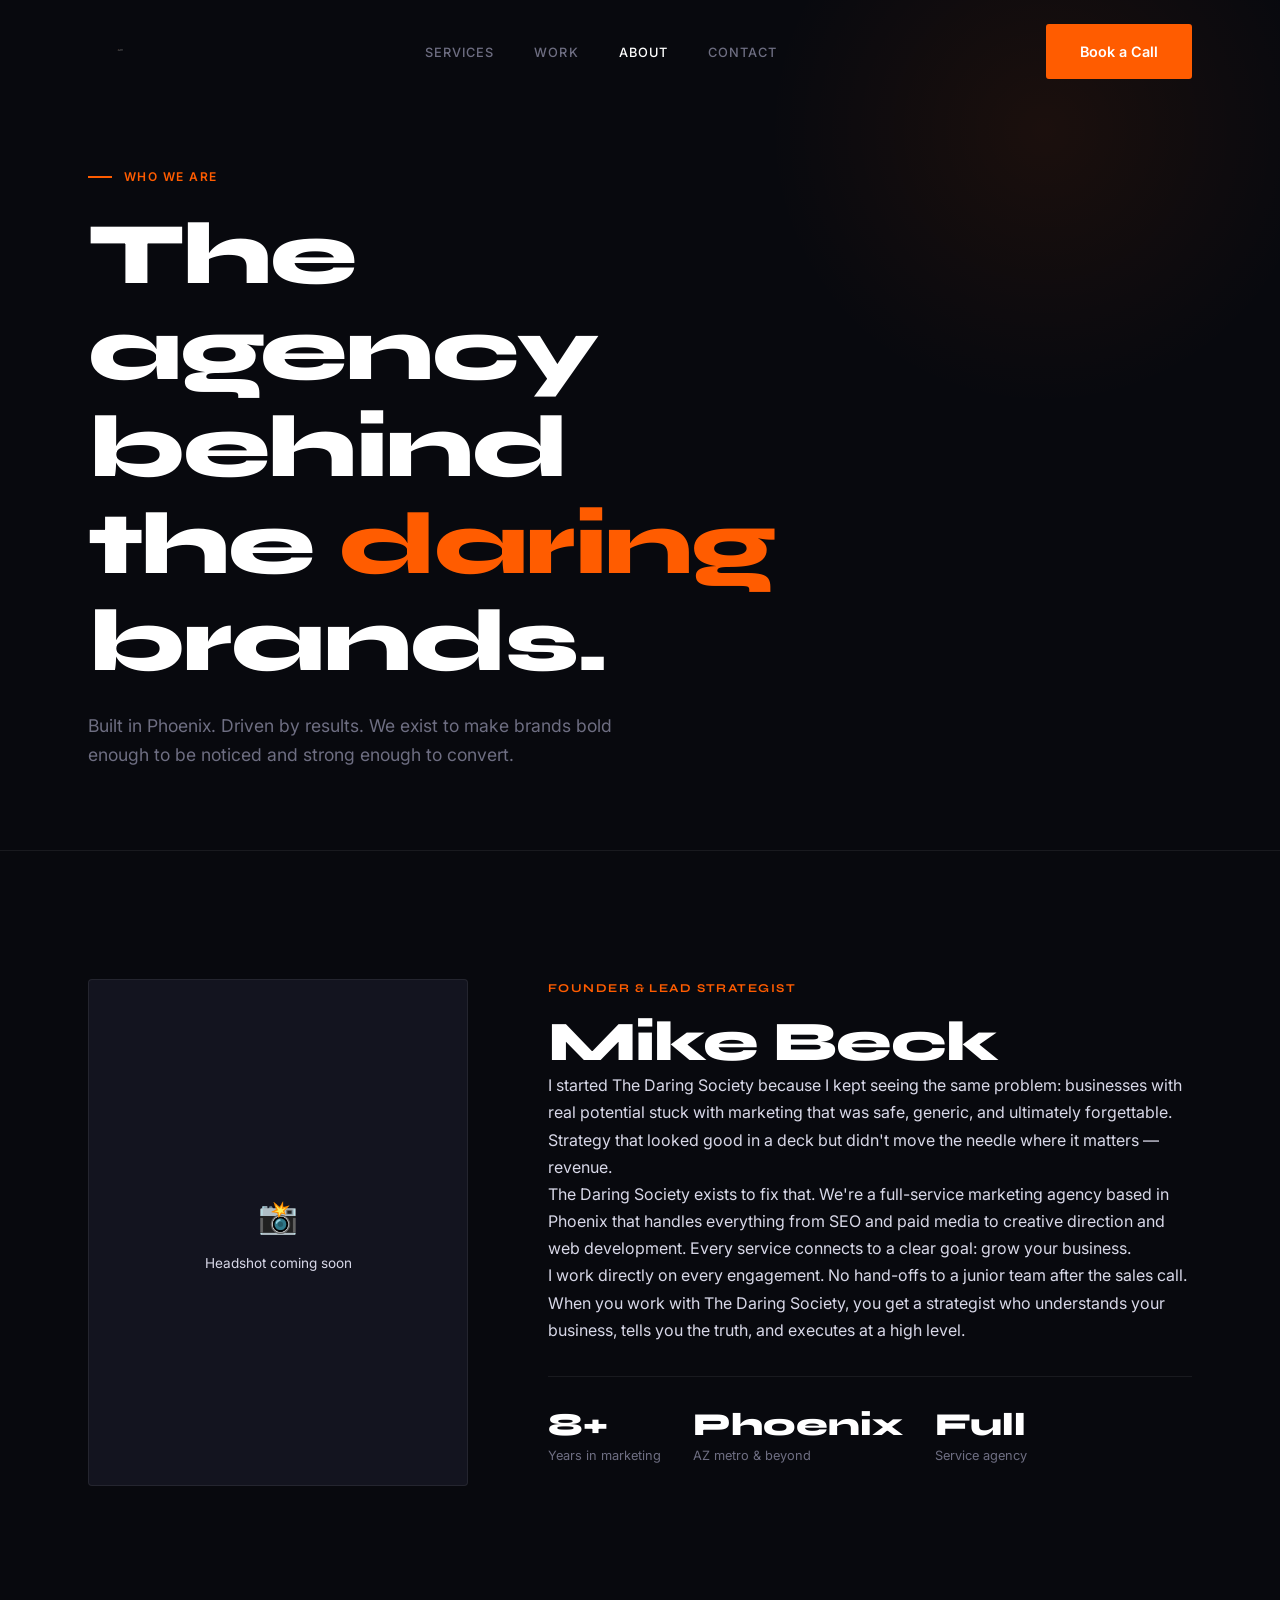
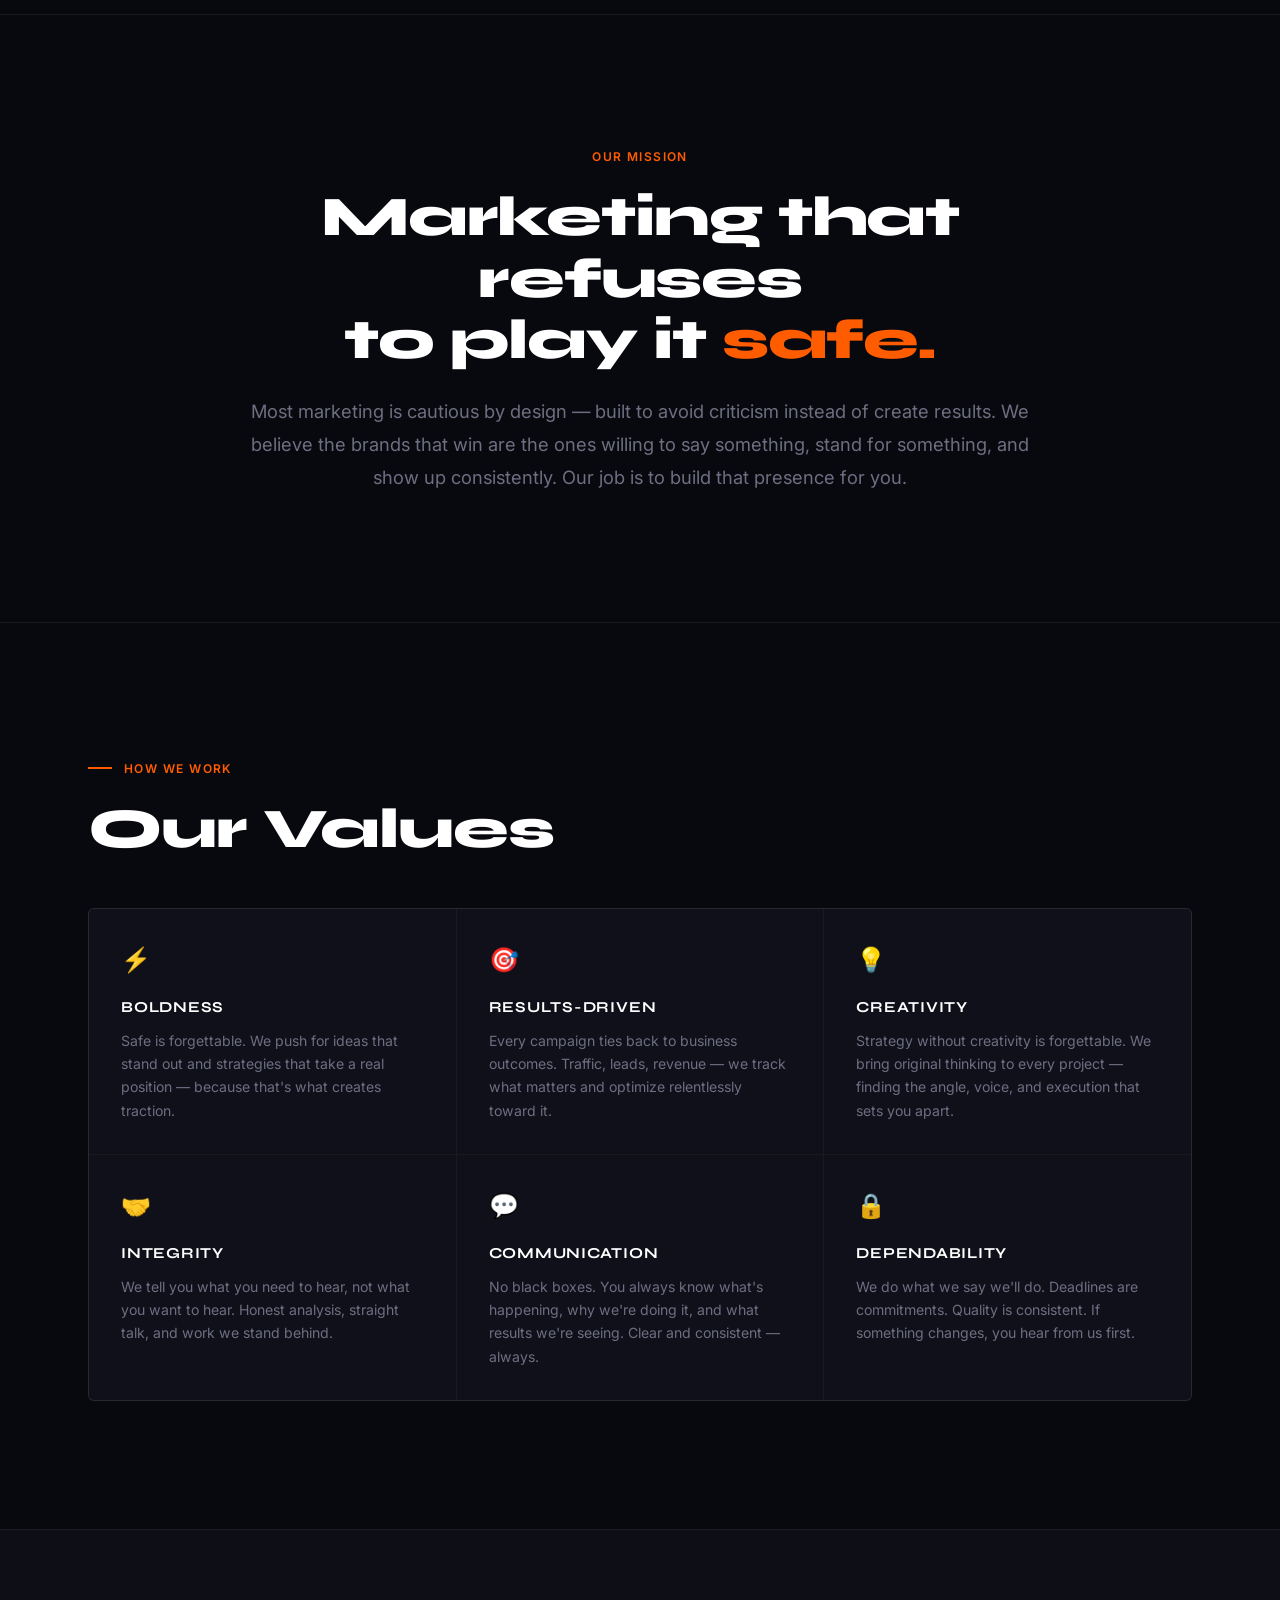
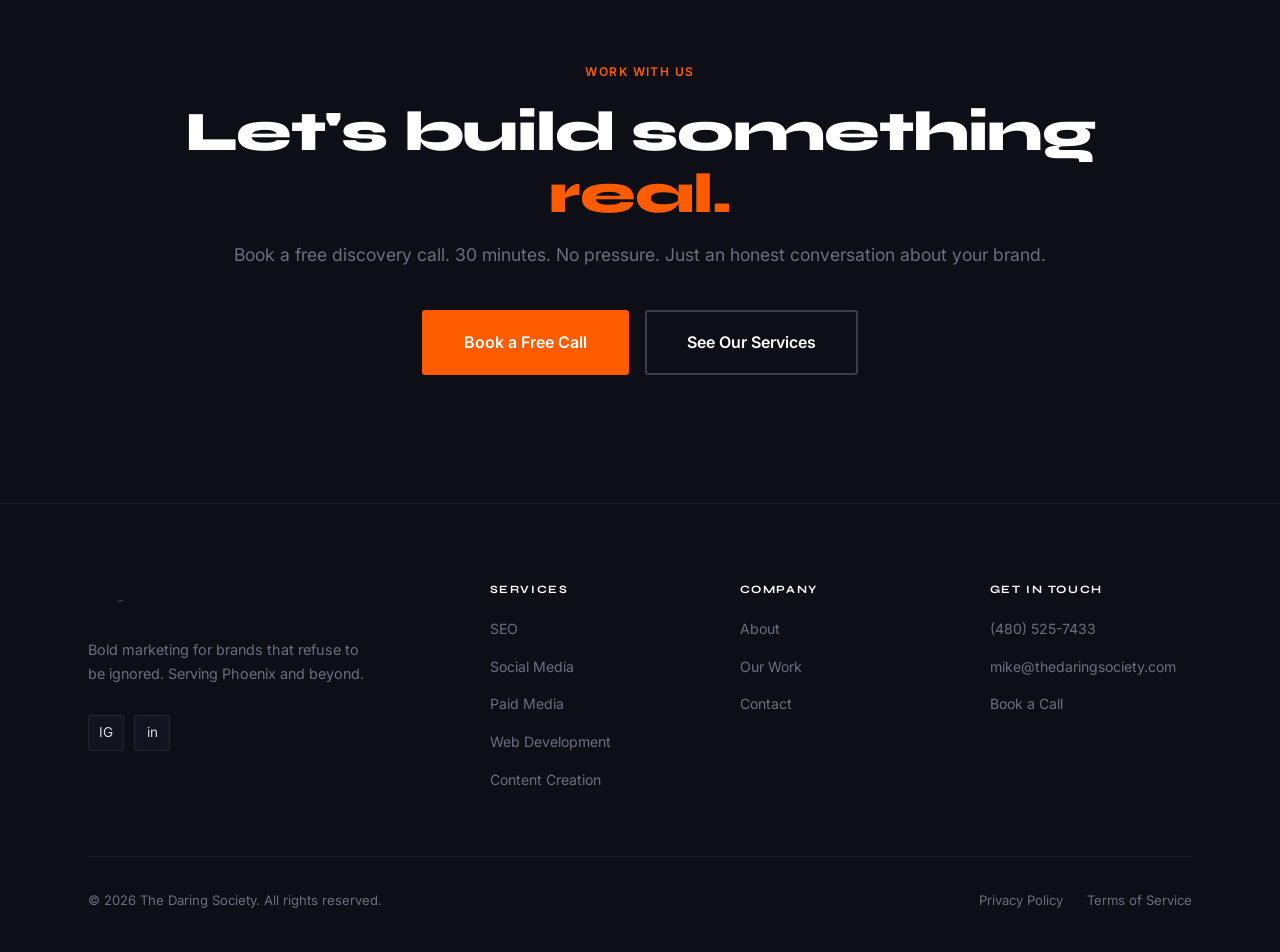
==== commit fde31553: "Fix SVG filename case for Linux/GitHub Pages" ====
--- a/about.html
+++ b/about.html
@@ -17,7 +17,7 @@
 <!-- NAV -->
 <nav class="nav">
   <div class="nav__inner">
-    <a href="index.html" class="nav__logo"><img src="assets/daringsocietylogo.svg" alt="The Daring Society" class="logo-img"></a>
+    <a href="index.html" class="nav__logo"><img src="assets/DaringSocietyLogo.svg" alt="The Daring Society" class="logo-img"></a>
     <ul class="nav__links">
       <li><a href="services.html">Services</a></li>
       <li><a href="work.html">Work</a></li>
@@ -165,7 +165,7 @@
   <div class="container">
     <div class="footer__top">
       <div>
-        <a href="index.html" class="footer__logo"><img src="assets/daringsocietylogo.svg" alt="The Daring Society" class="logo-img"></a>
+        <a href="index.html" class="footer__logo"><img src="assets/DaringSocietyLogo.svg" alt="The Daring Society" class="logo-img"></a>
         <p class="footer__tagline">Bold marketing for brands that refuse to be ignored. Serving Phoenix and beyond.</p>
         <div class="footer__social">
           <a href="https://www.instagram.com/thedaringsocietyagency/" aria-label="Instagram">IG</a>
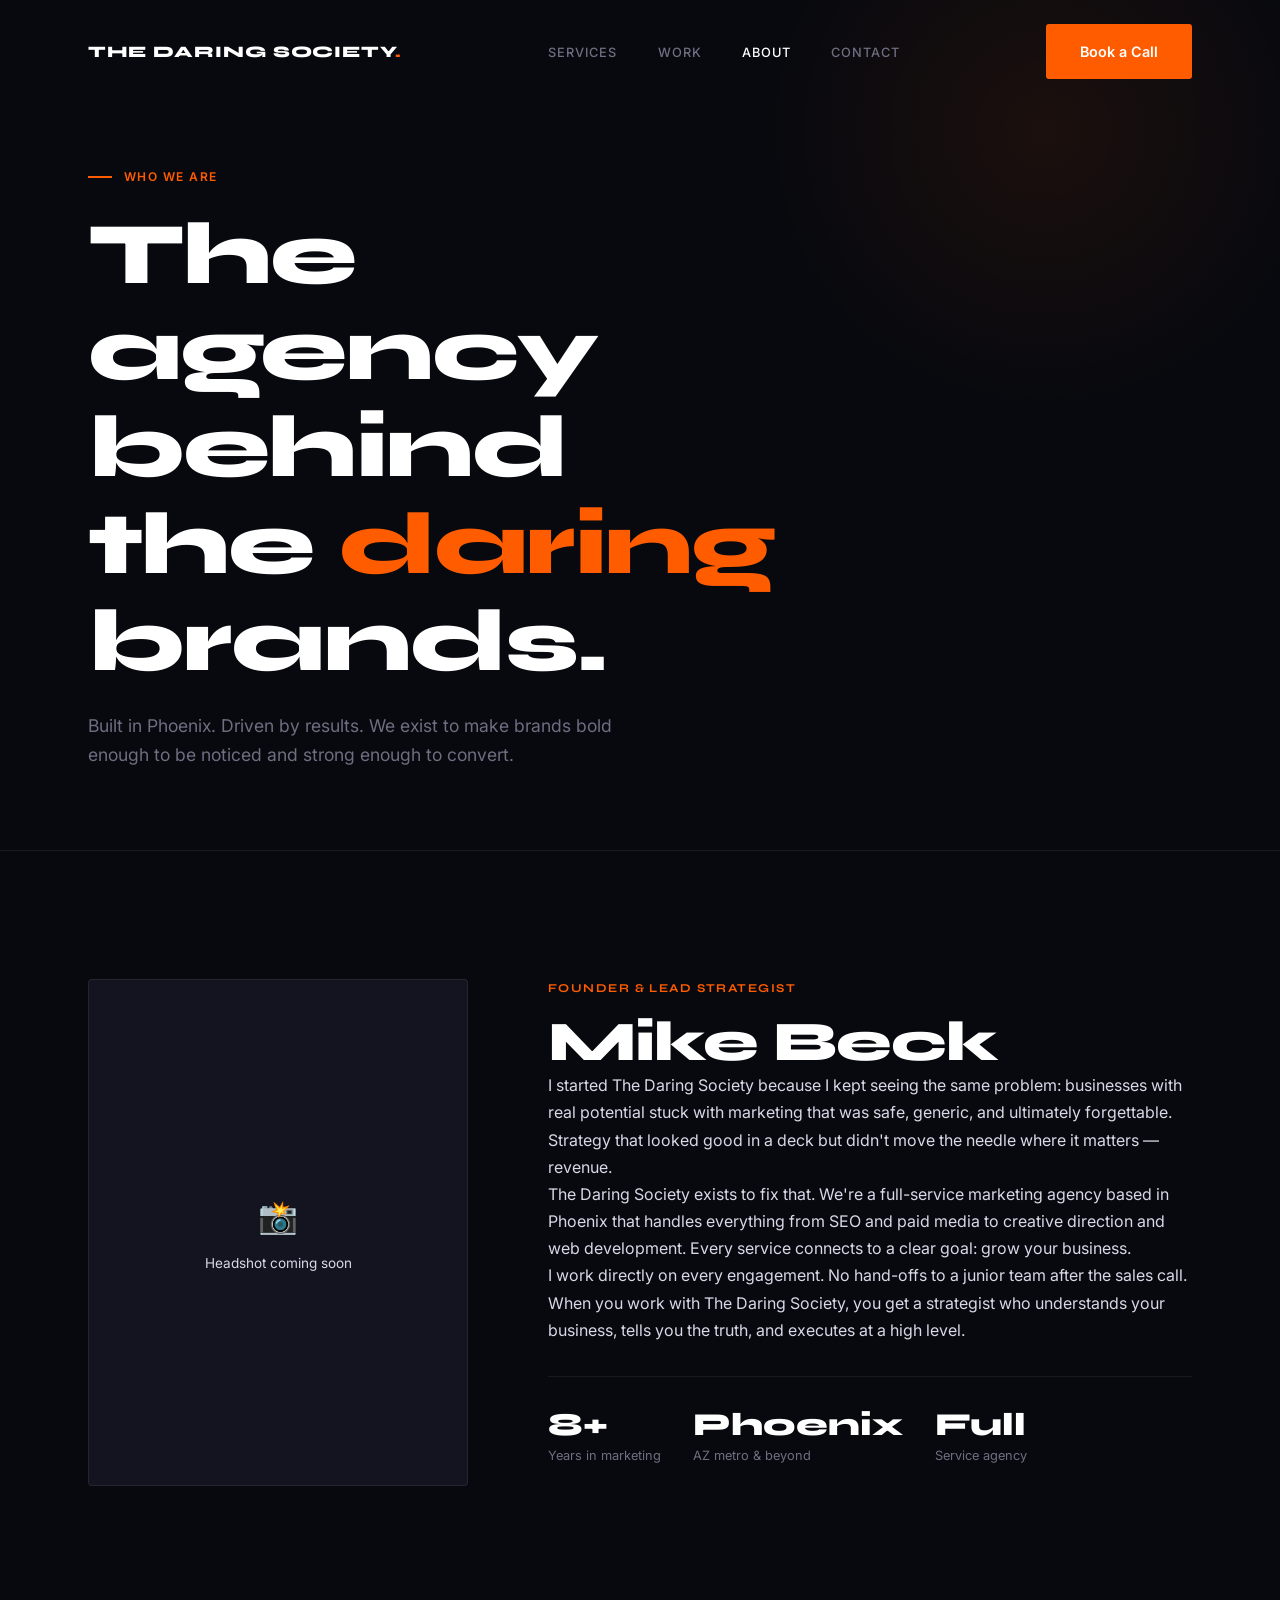
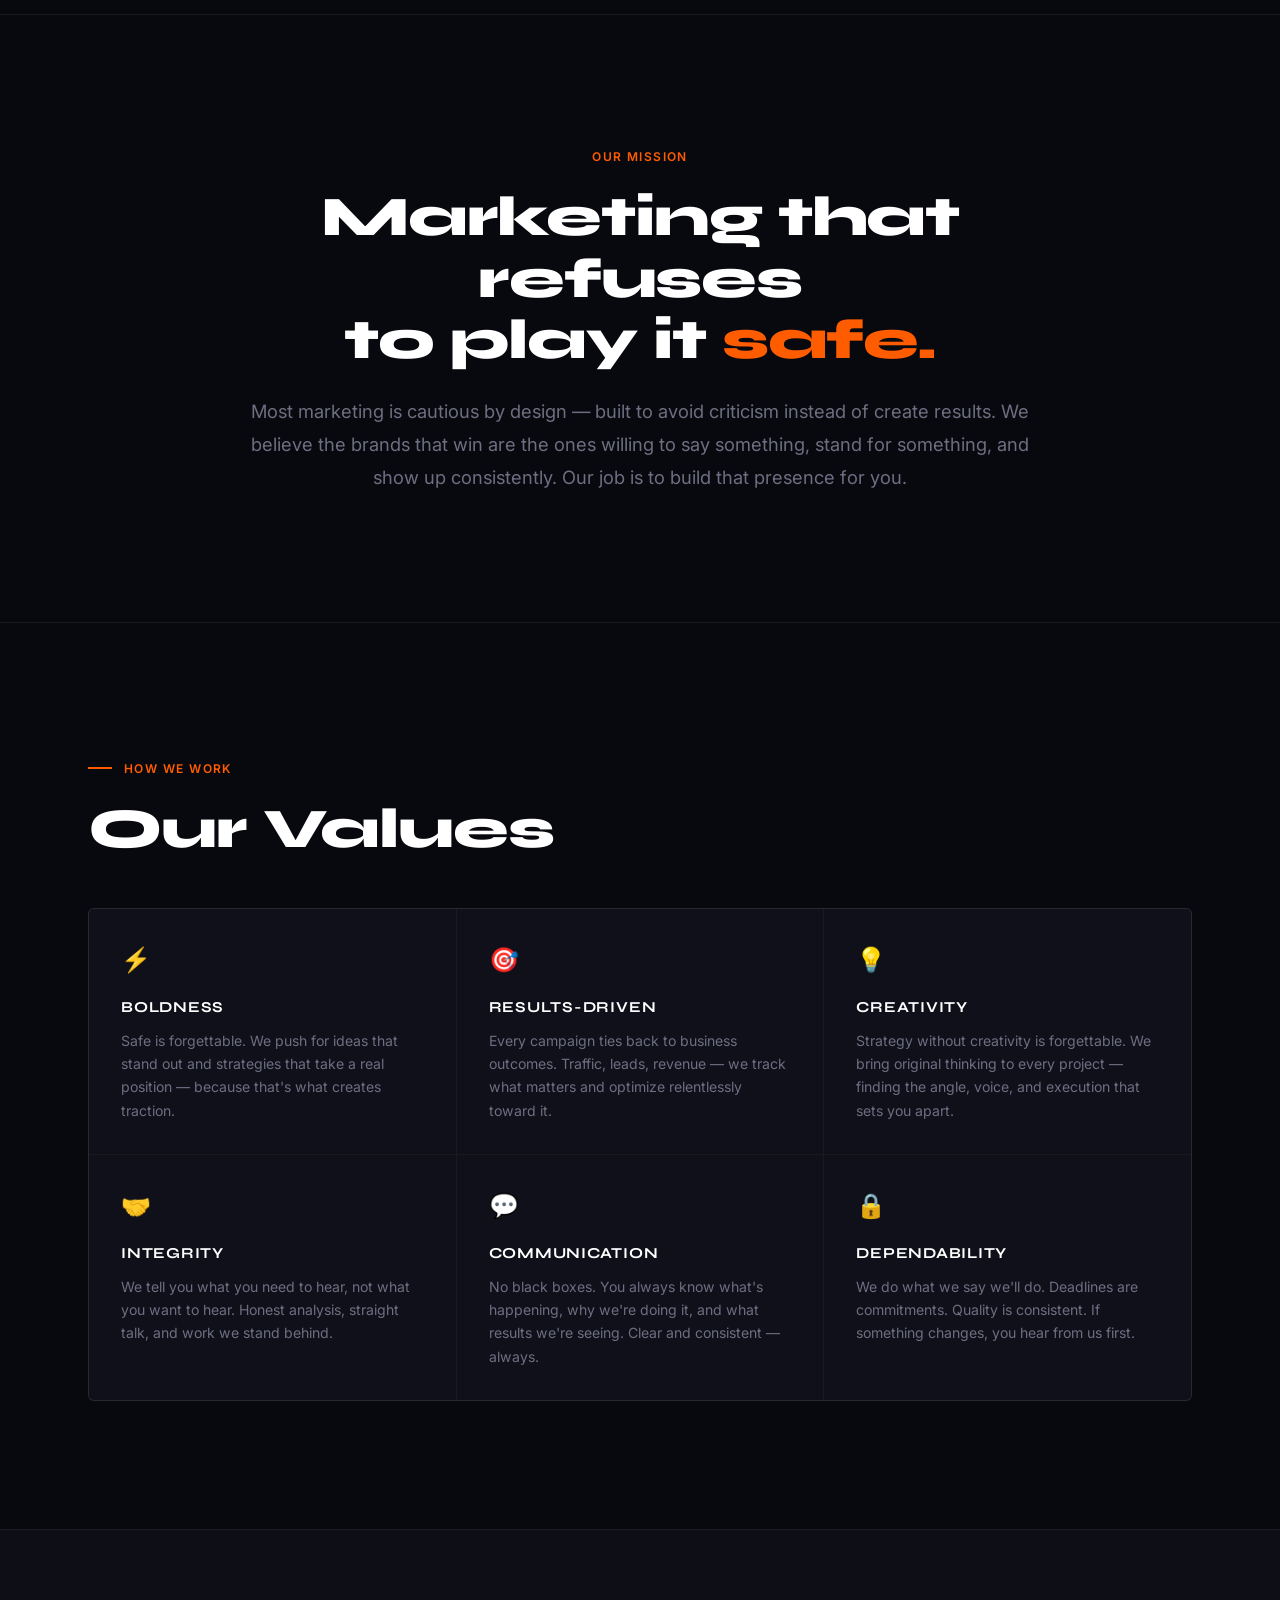
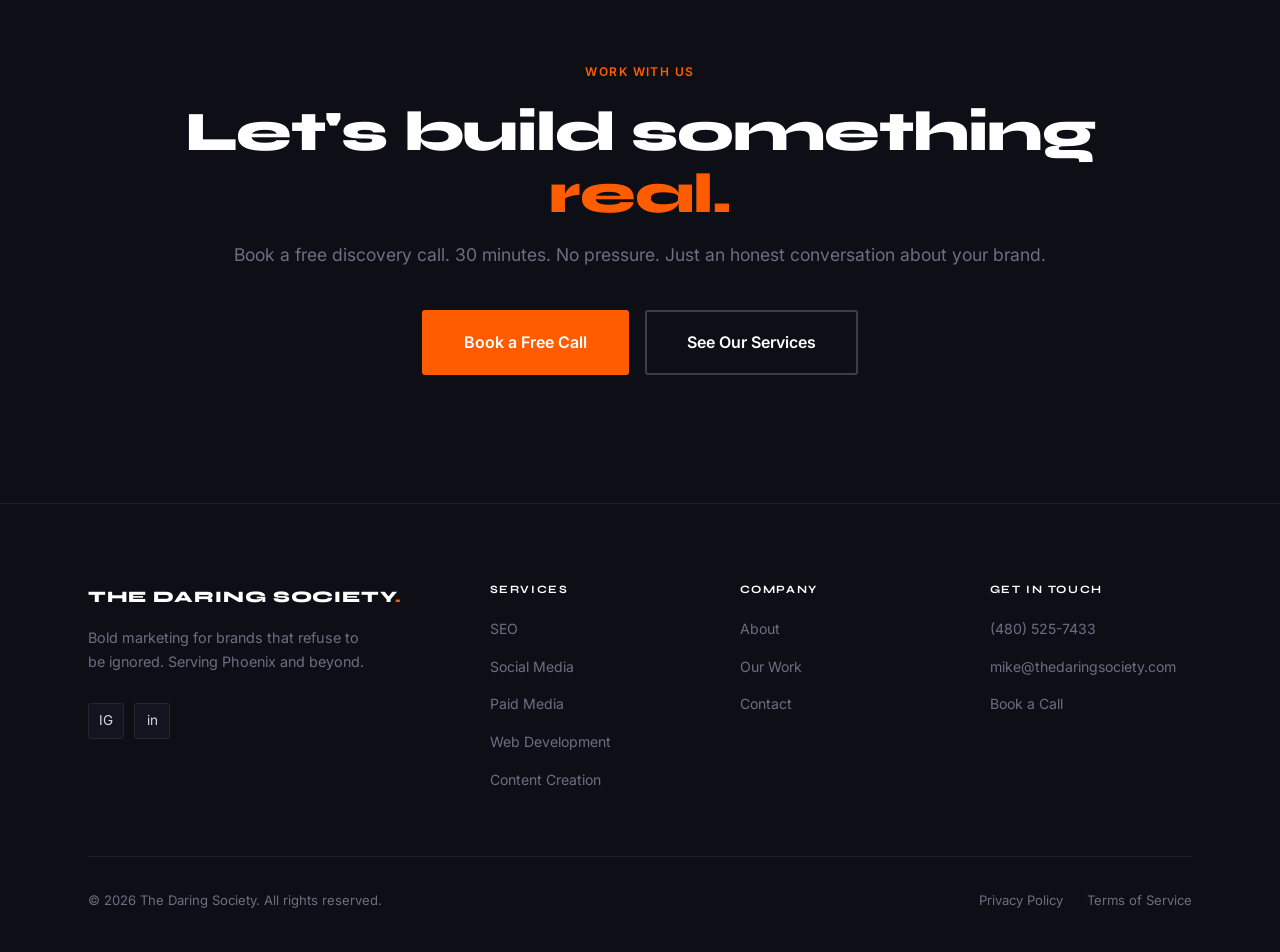
==== commit 988c0839: "Revert to text wordmark logo" ====
--- a/about.html
+++ b/about.html
@@ -17,7 +17,7 @@
 <!-- NAV -->
 <nav class="nav">
   <div class="nav__inner">
-    <a href="index.html" class="nav__logo"><img src="assets/DaringSocietyLogo.svg" alt="The Daring Society" class="logo-img"></a>
+    <a href="index.html" class="nav__logo">The Daring Society<span class="dot">.</span></a>
     <ul class="nav__links">
       <li><a href="services.html">Services</a></li>
       <li><a href="work.html">Work</a></li>
@@ -165,7 +165,7 @@
   <div class="container">
     <div class="footer__top">
       <div>
-        <a href="index.html" class="footer__logo"><img src="assets/DaringSocietyLogo.svg" alt="The Daring Society" class="logo-img"></a>
+        <a href="index.html" class="footer__logo">The Daring Society<span class="dot">.</span></a>
         <p class="footer__tagline">Bold marketing for brands that refuse to be ignored. Serving Phoenix and beyond.</p>
         <div class="footer__social">
           <a href="https://www.instagram.com/thedaringsocietyagency/" aria-label="Instagram">IG</a>
--- a/css/style.css
+++ b/css/style.css
@@ -146,15 +146,14 @@
   padding: 0 var(--pad);
 }
 .nav__logo {
-  display: flex;
-  align-items: center;
-  flex-shrink: 0;
-}
-.logo-img {
-  height: 38px;
-  width: auto;
-  display: block;
-}
+  font-family: var(--font-display);
+  font-weight: 800;
+  font-size: 1rem;
+  letter-spacing: 0.06em;
+  color: var(--white);
+  text-transform: uppercase;
+}
+.nav__logo .dot { color: var(--accent); }
 .nav__links {
   display: flex;
   align-items: center;
@@ -850,10 +849,16 @@
   margin-bottom: 4rem;
 }
 .footer__logo {
-  display: inline-flex;
-  align-items: center;
+  font-family: var(--font-display);
+  font-weight: 800;
+  font-size: 1rem;
+  letter-spacing: 0.06em;
+  color: var(--white);
+  text-transform: uppercase;
   margin-bottom: 1rem;
-}
+  display: block;
+}
+.footer__logo .dot { color: var(--accent); }
 .footer__logo .dot { color: var(--accent); }
 .footer__tagline {
   font-size: 0.9rem;
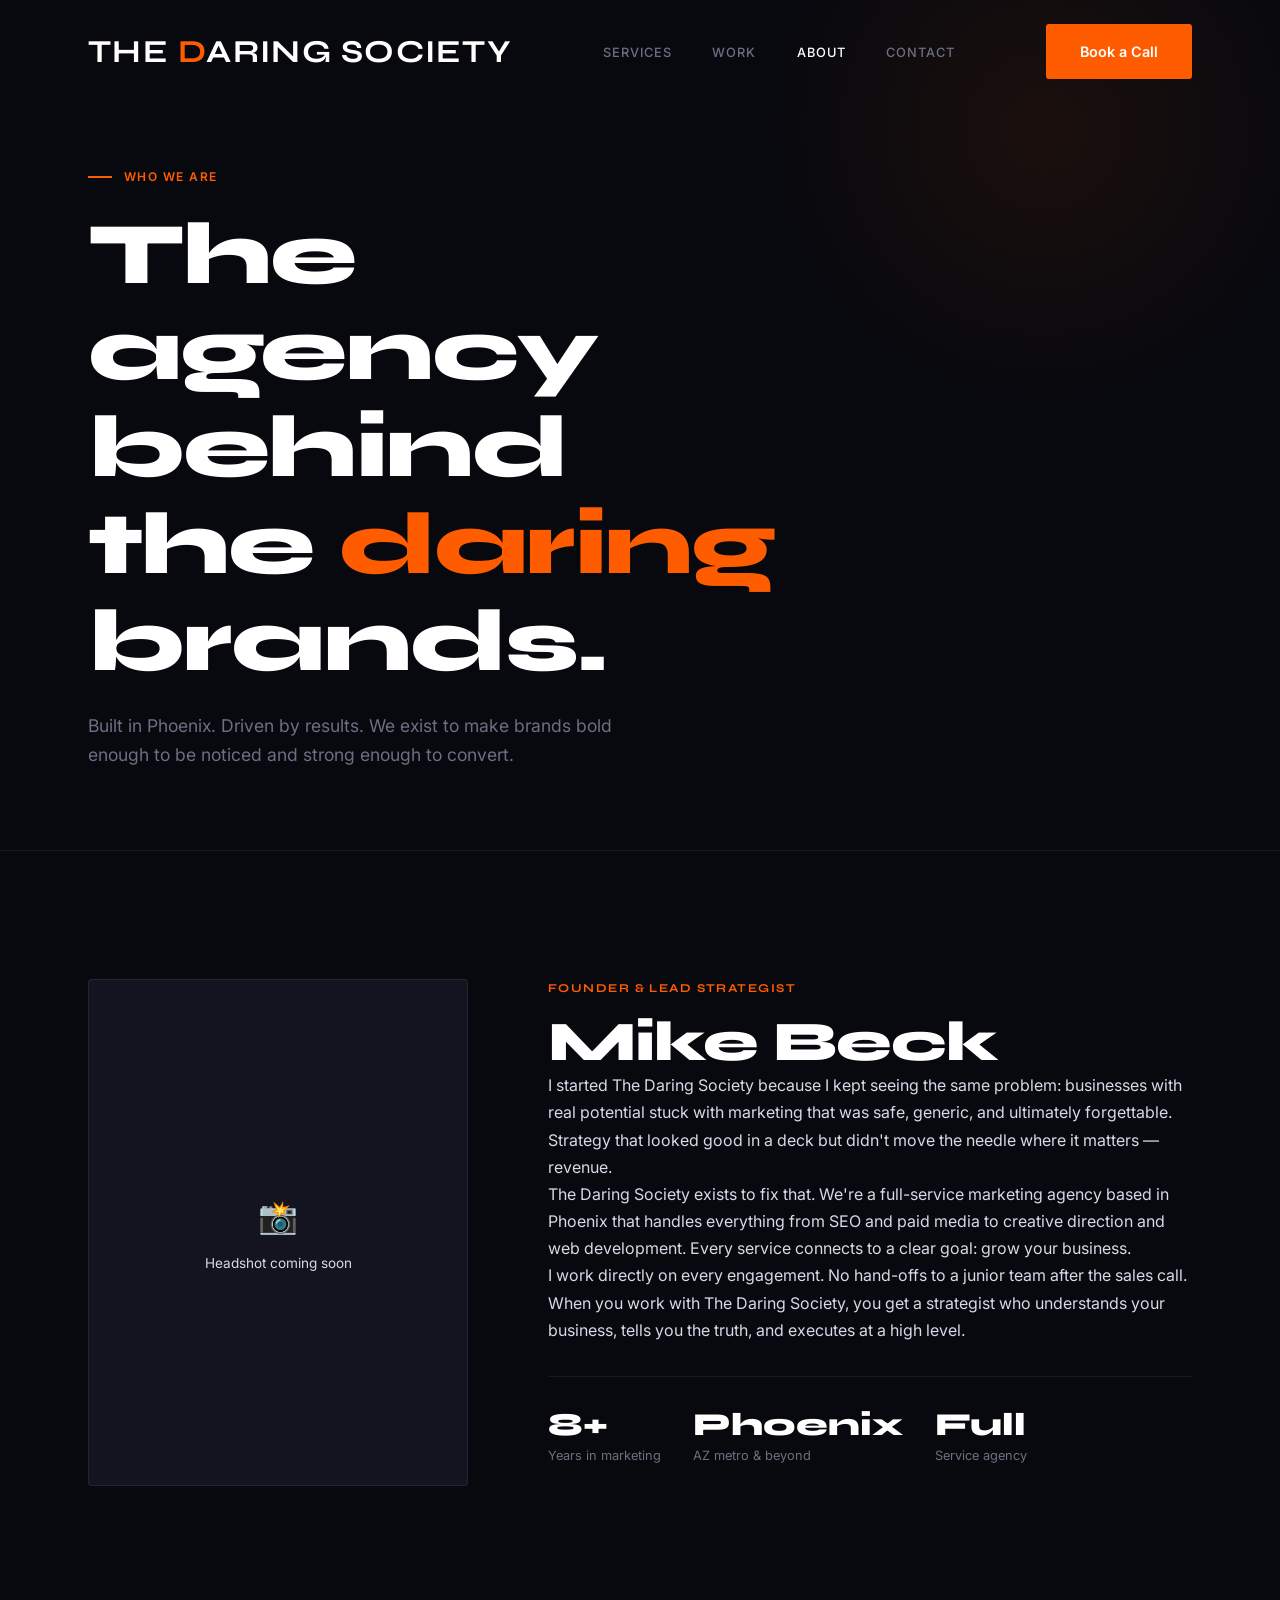
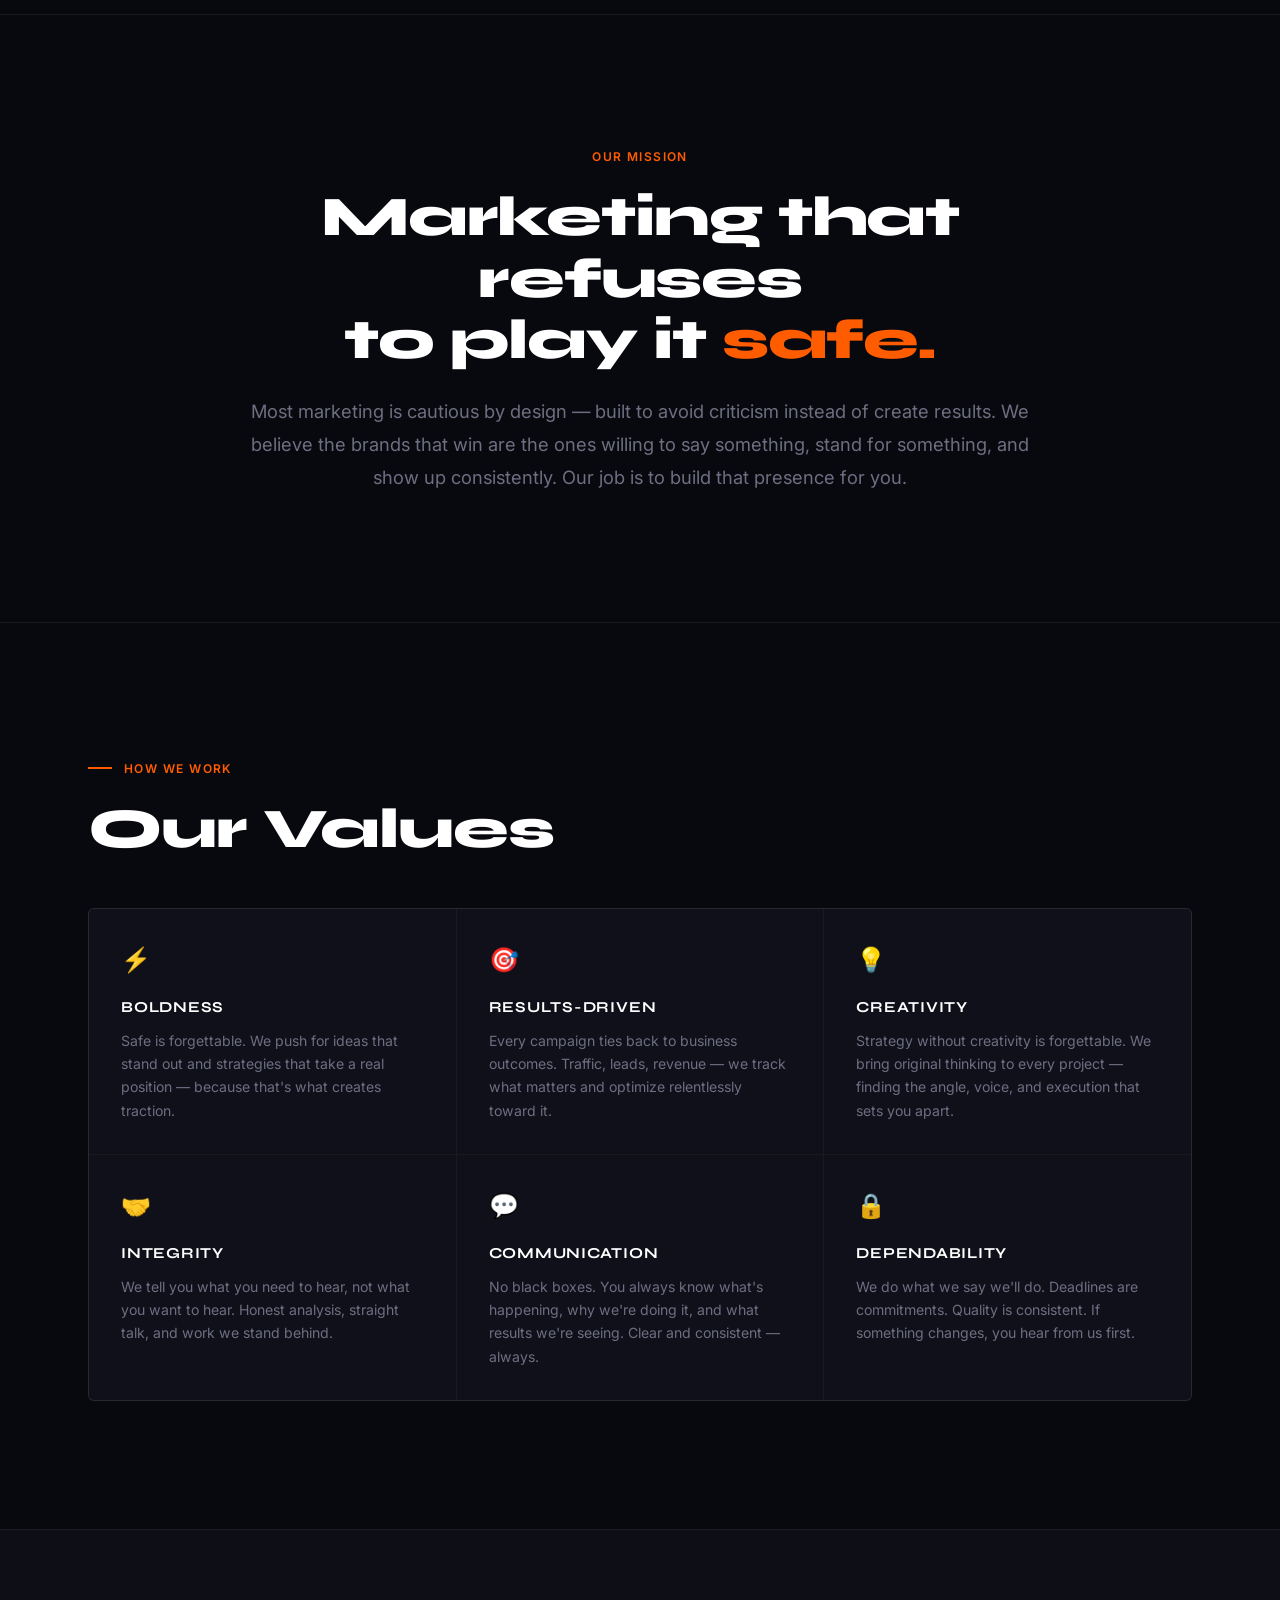
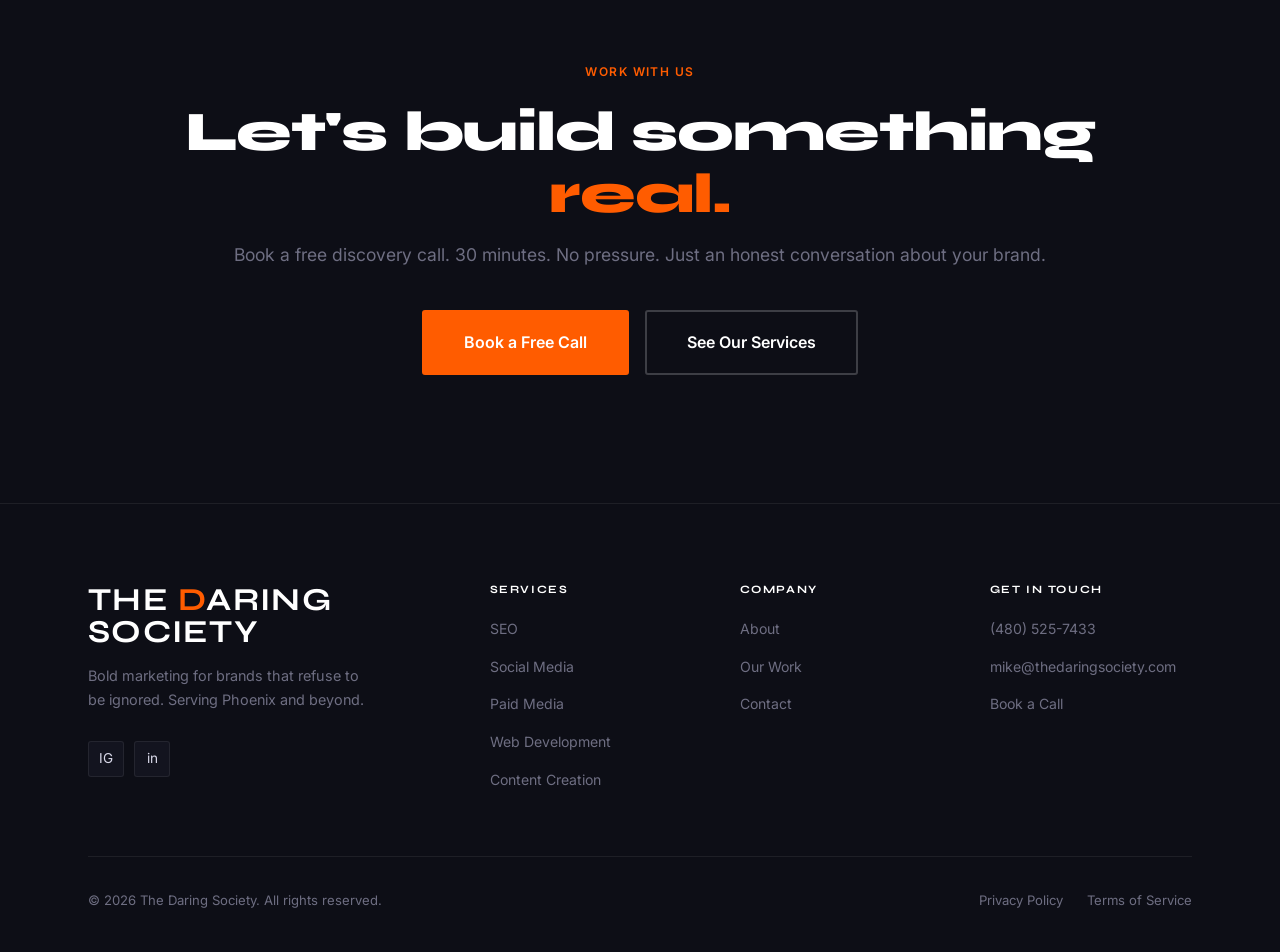
==== commit 96cd8411: "Orange D accent, 32px Eurostile logo (font pending)" ====
--- a/about.html
+++ b/about.html
@@ -17,7 +17,7 @@
 <!-- NAV -->
 <nav class="nav">
   <div class="nav__inner">
-    <a href="index.html" class="nav__logo">The Daring Society<span class="dot">.</span></a>
+    <a href="index.html" class="nav__logo">The <span class="d-accent">D</span>aring Society</a>
     <ul class="nav__links">
       <li><a href="services.html">Services</a></li>
       <li><a href="work.html">Work</a></li>
@@ -165,7 +165,7 @@
   <div class="container">
     <div class="footer__top">
       <div>
-        <a href="index.html" class="footer__logo">The Daring Society<span class="dot">.</span></a>
+        <a href="index.html" class="footer__logo">The <span class="d-accent">D</span>aring Society</a>
         <p class="footer__tagline">Bold marketing for brands that refuse to be ignored. Serving Phoenix and beyond.</p>
         <div class="footer__social">
           <a href="https://www.instagram.com/thedaringsocietyagency/" aria-label="Instagram">IG</a>
--- a/css/style.css
+++ b/css/style.css
@@ -146,14 +146,14 @@
   padding: 0 var(--pad);
 }
 .nav__logo {
-  font-family: var(--font-display);
-  font-weight: 800;
-  font-size: 1rem;
-  letter-spacing: 0.06em;
-  color: var(--white);
-  text-transform: uppercase;
-}
-.nav__logo .dot { color: var(--accent); }
+  font-family: 'Eurostile Extended', 'Eurostile', var(--font-display);
+  font-weight: 700;
+  font-size: 32px;
+  letter-spacing: 0.04em;
+  color: var(--white);
+  text-transform: uppercase;
+  line-height: 1;
+}
 .nav__links {
   display: flex;
   align-items: center;
@@ -170,6 +170,8 @@
 }
 .nav__links a:hover,
 .nav__links a.active { color: var(--white); }
+.d-accent { color: var(--accent); }
+
 .nav__hamburger {
   display: none;
   flex-direction: column;
@@ -849,16 +851,16 @@
   margin-bottom: 4rem;
 }
 .footer__logo {
-  font-family: var(--font-display);
-  font-weight: 800;
-  font-size: 1rem;
-  letter-spacing: 0.06em;
-  color: var(--white);
-  text-transform: uppercase;
+  font-family: 'Eurostile Extended', 'Eurostile', var(--font-display);
+  font-weight: 700;
+  font-size: 32px;
+  letter-spacing: 0.04em;
+  color: var(--white);
+  text-transform: uppercase;
+  line-height: 1;
   margin-bottom: 1rem;
   display: block;
 }
-.footer__logo .dot { color: var(--accent); }
 .footer__logo .dot { color: var(--accent); }
 .footer__tagline {
   font-size: 0.9rem;
